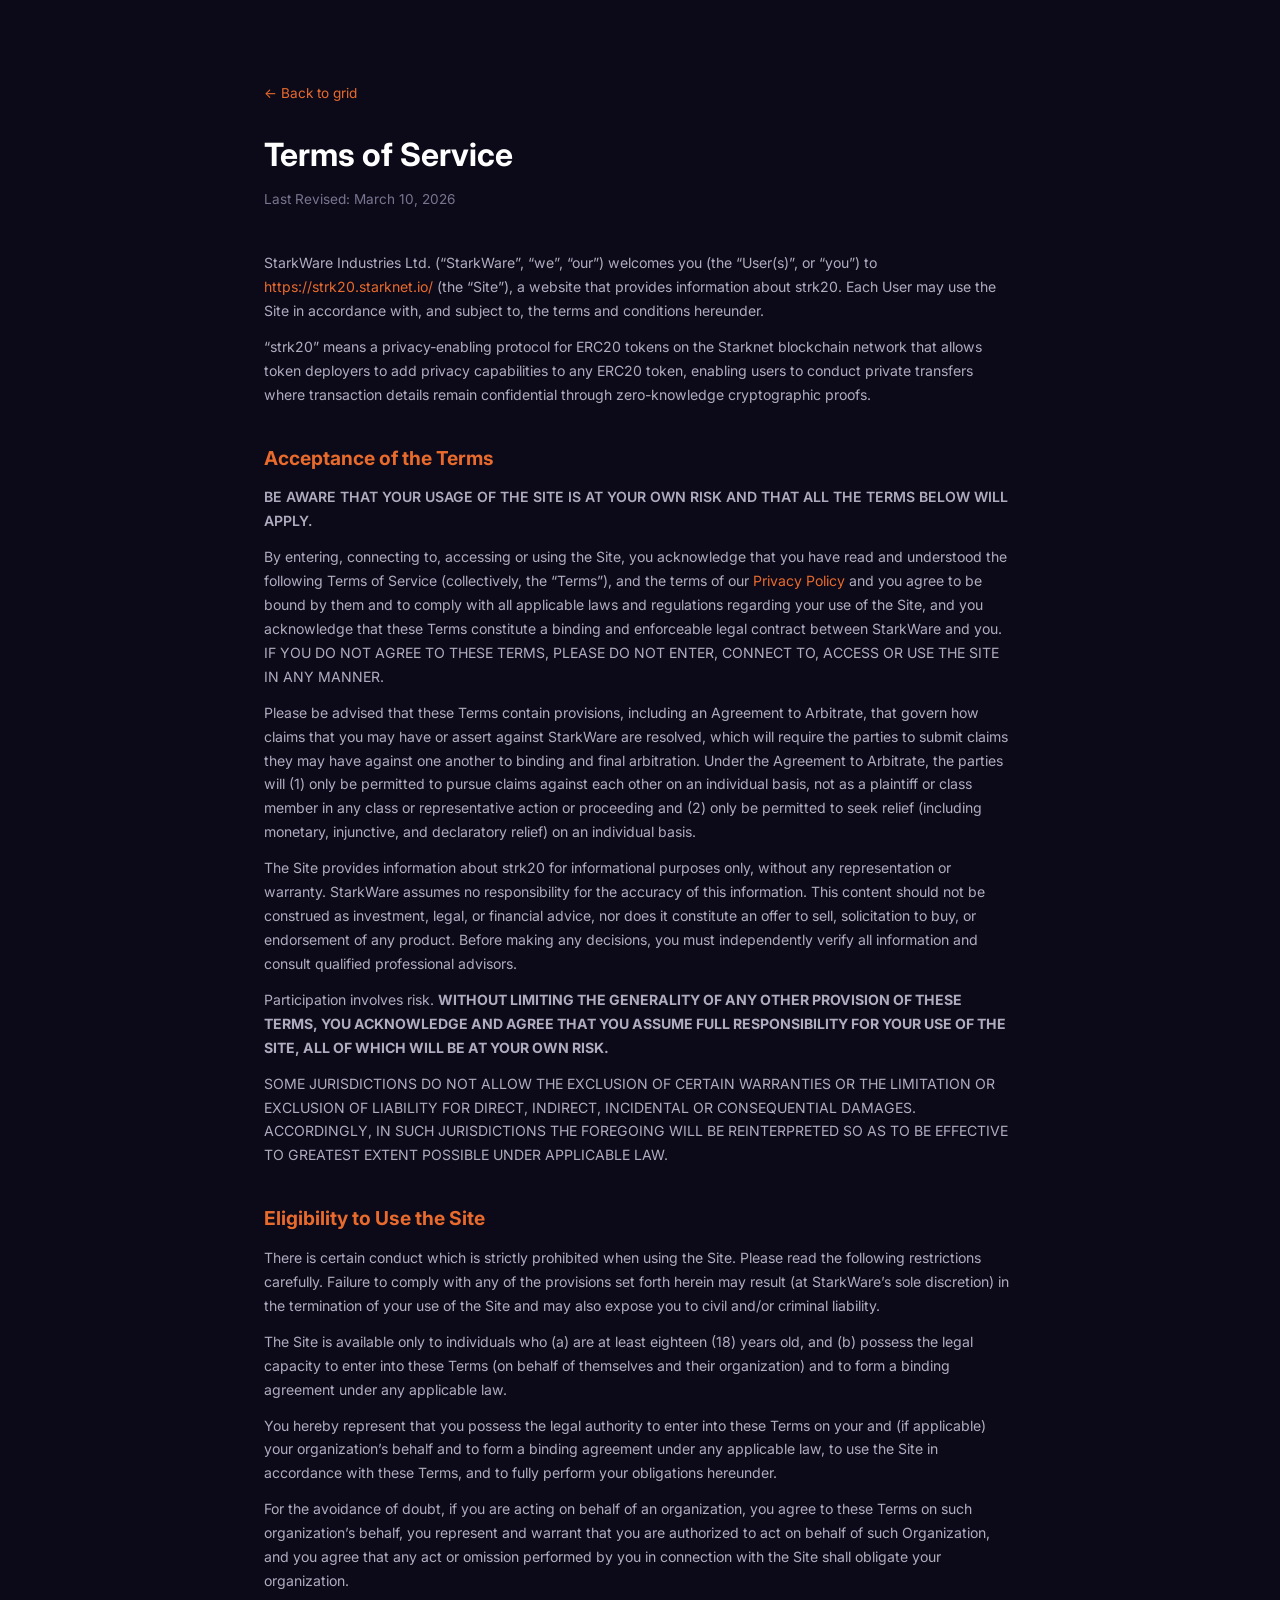
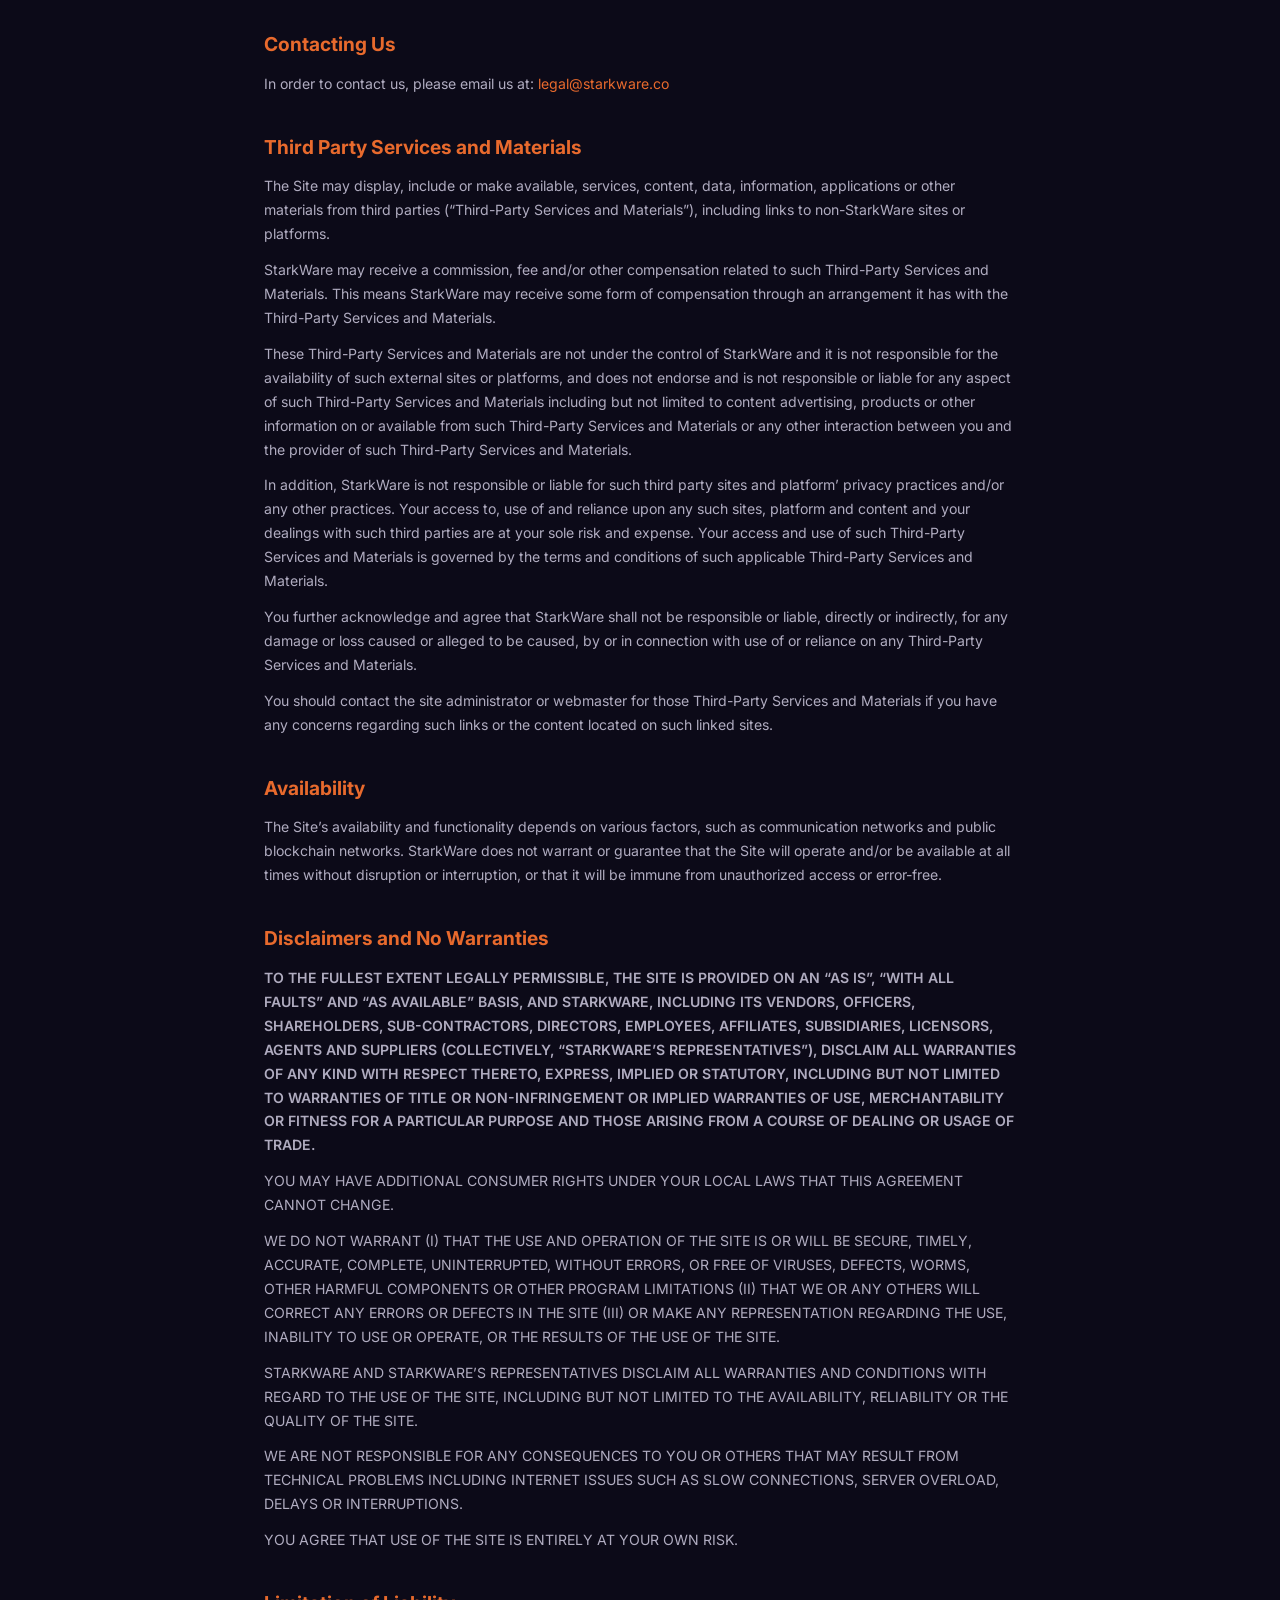
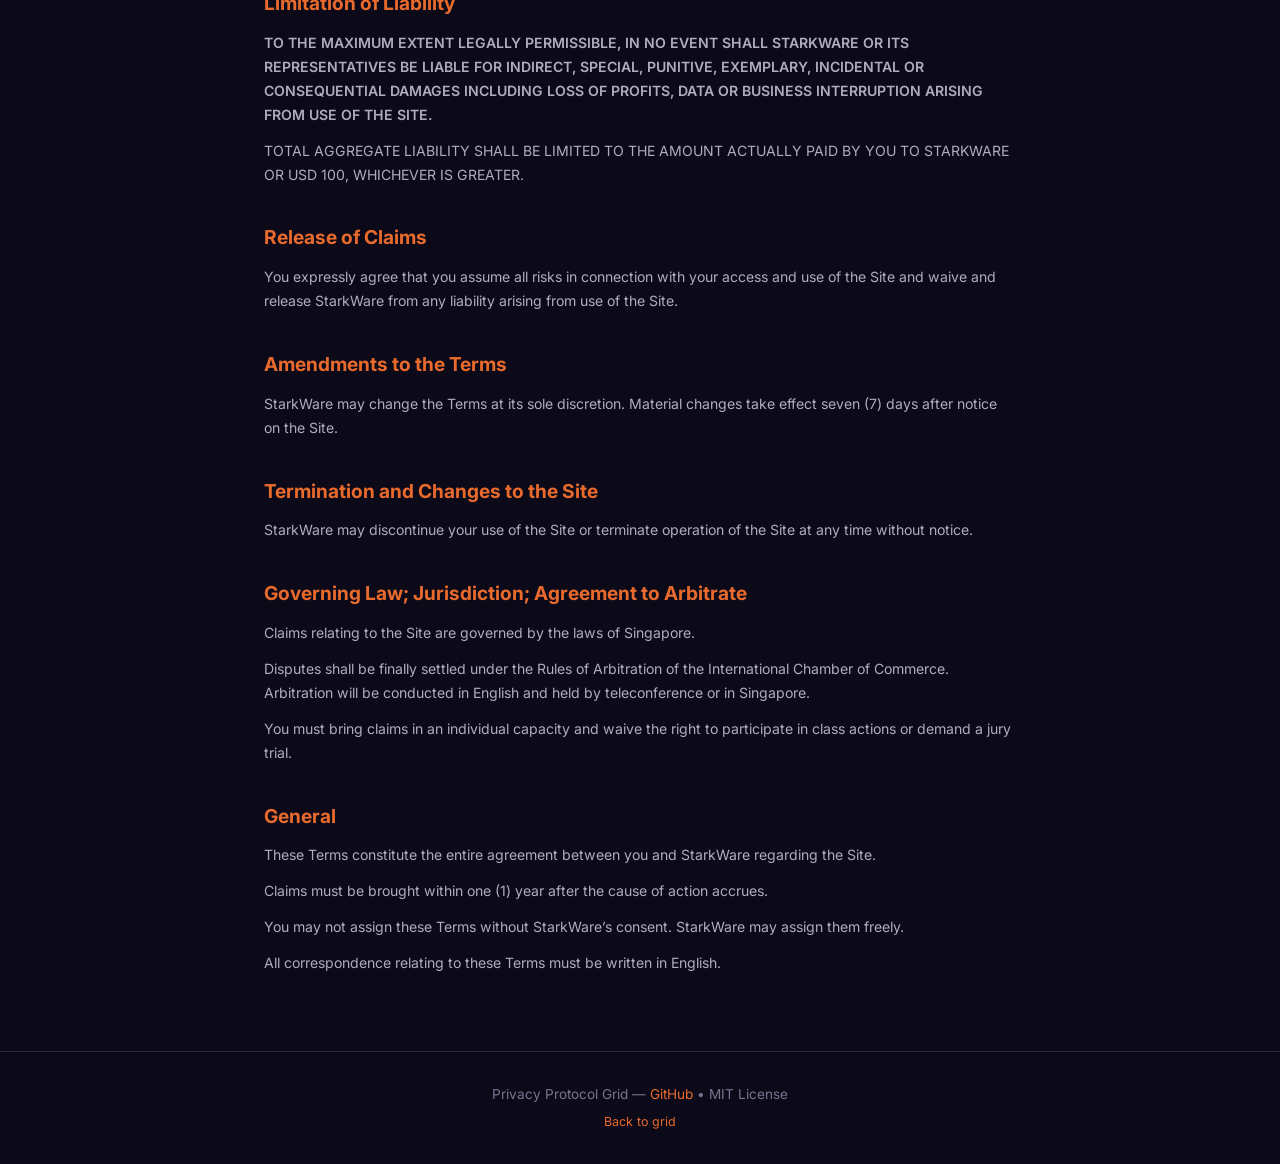
==== docs/terms.html @ a5c8ac15 "Add Terms of Service page and footer links - Full ToS from strk20.starknet.io - Footer links: Terms " ====
<!DOCTYPE html>
<html lang="en">
<head>
<meta charset="UTF-8">
<meta name="viewport" content="width=device-width, initial-scale=1.0">
<title>Terms of Service — Privacy Protocol Grid</title>
<link rel="preconnect" href="https://fonts.googleapis.com">
<link rel="preconnect" href="https://fonts.gstatic.com" crossorigin>
<link href="https://fonts.googleapis.com/css2?family=Inter:wght@400;500;600;700&display=swap" rel="stylesheet">
<link rel="stylesheet" href="style.css">
<style>
.terms-page { padding: 80px 0 64px; }
.terms-page h1 { font-size: 2rem; margin-bottom: 8px; }
.terms-page .terms-revised { color: var(--text-muted); font-size: 0.85rem; margin-bottom: 40px; }
.terms-page h2 { font-size: 1.2rem; margin-top: 36px; margin-bottom: 12px; color: var(--accent); }
.terms-page p, .terms-page li { color: var(--text-body); font-size: 0.88rem; line-height: 1.7; margin-bottom: 12px; }
.terms-page ul { padding-left: 20px; margin-bottom: 12px; }
.terms-page .caps { text-transform: none; font-weight: 600; }
.terms-back { display: inline-flex; align-items: center; gap: 6px; margin-bottom: 24px; font-size: 0.85rem; }
</style>
</head>
<body>

<section class="terms-page">
  <div class="container" style="max-width: 800px;">
    <a href="./" class="terms-back">&larr; Back to grid</a>
    <h1>Terms of Service</h1>
    <p class="terms-revised">Last Revised: March 10, 2026</p>

    <p>StarkWare Industries Ltd. (&ldquo;StarkWare&rdquo;, &ldquo;we&rdquo;, &ldquo;our&rdquo;) welcomes you (the &ldquo;User(s)&rdquo;, or &ldquo;you&rdquo;) to <a href="https://strk20.starknet.io/" target="_blank" rel="noopener">https://strk20.starknet.io/</a> (the &ldquo;Site&rdquo;), a website that provides information about strk20. Each User may use the Site in accordance with, and subject to, the terms and conditions hereunder.</p>

    <p>&ldquo;strk20&rdquo; means a privacy-enabling protocol for ERC20 tokens on the Starknet blockchain network that allows token deployers to add privacy capabilities to any ERC20 token, enabling users to conduct private transfers where transaction details remain confidential through zero-knowledge cryptographic proofs.</p>

    <h2>Acceptance of the Terms</h2>

    <p class="caps">BE AWARE THAT YOUR USAGE OF THE SITE IS AT YOUR OWN RISK AND THAT ALL THE TERMS BELOW WILL APPLY.</p>

    <p>By entering, connecting to, accessing or using the Site, you acknowledge that you have read and understood the following Terms of Service (collectively, the &ldquo;Terms&rdquo;), and the terms of our <a href="https://starknet.io/en/legal-disclaimers#toc-privacy-policy" target="_blank" rel="noopener">Privacy Policy</a> and you agree to be bound by them and to comply with all applicable laws and regulations regarding your use of the Site, and you acknowledge that these Terms constitute a binding and enforceable legal contract between StarkWare and you. IF YOU DO NOT AGREE TO THESE TERMS, PLEASE DO NOT ENTER, CONNECT TO, ACCESS OR USE THE SITE IN ANY MANNER.</p>

    <p>Please be advised that these Terms contain provisions, including an Agreement to Arbitrate, that govern how claims that you may have or assert against StarkWare are resolved, which will require the parties to submit claims they may have against one another to binding and final arbitration. Under the Agreement to Arbitrate, the parties will (1) only be permitted to pursue claims against each other on an individual basis, not as a plaintiff or class member in any class or representative action or proceeding and (2) only be permitted to seek relief (including monetary, injunctive, and declaratory relief) on an individual basis.</p>

    <p>The Site provides information about strk20 for informational purposes only, without any representation or warranty. StarkWare assumes no responsibility for the accuracy of this information. This content should not be construed as investment, legal, or financial advice, nor does it constitute an offer to sell, solicitation to buy, or endorsement of any product. Before making any decisions, you must independently verify all information and consult qualified professional advisors.</p>

    <p>Participation involves risk. <strong>WITHOUT LIMITING THE GENERALITY OF ANY OTHER PROVISION OF THESE TERMS, YOU ACKNOWLEDGE AND AGREE THAT YOU ASSUME FULL RESPONSIBILITY FOR YOUR USE OF THE SITE, ALL OF WHICH WILL BE AT YOUR OWN RISK.</strong></p>

    <p>SOME JURISDICTIONS DO NOT ALLOW THE EXCLUSION OF CERTAIN WARRANTIES OR THE LIMITATION OR EXCLUSION OF LIABILITY FOR DIRECT, INDIRECT, INCIDENTAL OR CONSEQUENTIAL DAMAGES. ACCORDINGLY, IN SUCH JURISDICTIONS THE FOREGOING WILL BE REINTERPRETED SO AS TO BE EFFECTIVE TO GREATEST EXTENT POSSIBLE UNDER APPLICABLE LAW.</p>

    <h2>Eligibility to Use the Site</h2>

    <p>There is certain conduct which is strictly prohibited when using the Site. Please read the following restrictions carefully. Failure to comply with any of the provisions set forth herein may result (at StarkWare&rsquo;s sole discretion) in the termination of your use of the Site and may also expose you to civil and/or criminal liability.</p>

    <p>The Site is available only to individuals who (a) are at least eighteen (18) years old, and (b) possess the legal capacity to enter into these Terms (on behalf of themselves and their organization) and to form a binding agreement under any applicable law.</p>

    <p>You hereby represent that you possess the legal authority to enter into these Terms on your and (if applicable) your organization&rsquo;s behalf and to form a binding agreement under any applicable law, to use the Site in accordance with these Terms, and to fully perform your obligations hereunder.</p>

    <p>For the avoidance of doubt, if you are acting on behalf of an organization, you agree to these Terms on such organization&rsquo;s behalf, you represent and warrant that you are authorized to act on behalf of such Organization, and you agree that any act or omission performed by you in connection with the Site shall obligate your organization.</p>

    <h2>Contacting Us</h2>

    <p>In order to contact us, please email us at: <a href="mailto:legal@starkware.co">legal@starkware.co</a></p>

    <h2>Third Party Services and Materials</h2>

    <p>The Site may display, include or make available, services, content, data, information, applications or other materials from third parties (&ldquo;Third-Party Services and Materials&rdquo;), including links to non-StarkWare sites or platforms.</p>

    <p>StarkWare may receive a commission, fee and/or other compensation related to such Third-Party Services and Materials. This means StarkWare may receive some form of compensation through an arrangement it has with the Third-Party Services and Materials.</p>

    <p>These Third-Party Services and Materials are not under the control of StarkWare and it is not responsible for the availability of such external sites or platforms, and does not endorse and is not responsible or liable for any aspect of such Third-Party Services and Materials including but not limited to content advertising, products or other information on or available from such Third-Party Services and Materials or any other interaction between you and the provider of such Third-Party Services and Materials.</p>

    <p>In addition, StarkWare is not responsible or liable for such third party sites and platform&rsquo; privacy practices and/or any other practices. Your access to, use of and reliance upon any such sites, platform and content and your dealings with such third parties are at your sole risk and expense. Your access and use of such Third-Party Services and Materials is governed by the terms and conditions of such applicable Third-Party Services and Materials.</p>

    <p>You further acknowledge and agree that StarkWare shall not be responsible or liable, directly or indirectly, for any damage or loss caused or alleged to be caused, by or in connection with use of or reliance on any Third-Party Services and Materials.</p>

    <p>You should contact the site administrator or webmaster for those Third-Party Services and Materials if you have any concerns regarding such links or the content located on such linked sites.</p>

    <h2>Availability</h2>

    <p>The Site&rsquo;s availability and functionality depends on various factors, such as communication networks and public blockchain networks. StarkWare does not warrant or guarantee that the Site will operate and/or be available at all times without disruption or interruption, or that it will be immune from unauthorized access or error-free.</p>

    <h2>Disclaimers and No Warranties</h2>

    <p class="caps">TO THE FULLEST EXTENT LEGALLY PERMISSIBLE, THE SITE IS PROVIDED ON AN &ldquo;AS IS&rdquo;, &ldquo;WITH ALL FAULTS&rdquo; AND &ldquo;AS AVAILABLE&rdquo; BASIS, AND STARKWARE, INCLUDING ITS VENDORS, OFFICERS, SHAREHOLDERS, SUB-CONTRACTORS, DIRECTORS, EMPLOYEES, AFFILIATES, SUBSIDIARIES, LICENSORS, AGENTS AND SUPPLIERS (COLLECTIVELY, &ldquo;STARKWARE&rsquo;S REPRESENTATIVES&rdquo;), DISCLAIM ALL WARRANTIES OF ANY KIND WITH RESPECT THERETO, EXPRESS, IMPLIED OR STATUTORY, INCLUDING BUT NOT LIMITED TO WARRANTIES OF TITLE OR NON-INFRINGEMENT OR IMPLIED WARRANTIES OF USE, MERCHANTABILITY OR FITNESS FOR A PARTICULAR PURPOSE AND THOSE ARISING FROM A COURSE OF DEALING OR USAGE OF TRADE.</p>

    <p>YOU MAY HAVE ADDITIONAL CONSUMER RIGHTS UNDER YOUR LOCAL LAWS THAT THIS AGREEMENT CANNOT CHANGE.</p>

    <p>WE DO NOT WARRANT (I) THAT THE USE AND OPERATION OF THE SITE IS OR WILL BE SECURE, TIMELY, ACCURATE, COMPLETE, UNINTERRUPTED, WITHOUT ERRORS, OR FREE OF VIRUSES, DEFECTS, WORMS, OTHER HARMFUL COMPONENTS OR OTHER PROGRAM LIMITATIONS (II) THAT WE OR ANY OTHERS WILL CORRECT ANY ERRORS OR DEFECTS IN THE SITE (III) OR MAKE ANY REPRESENTATION REGARDING THE USE, INABILITY TO USE OR OPERATE, OR THE RESULTS OF THE USE OF THE SITE.</p>

    <p>STARKWARE AND STARKWARE&rsquo;S REPRESENTATIVES DISCLAIM ALL WARRANTIES AND CONDITIONS WITH REGARD TO THE USE OF THE SITE, INCLUDING BUT NOT LIMITED TO THE AVAILABILITY, RELIABILITY OR THE QUALITY OF THE SITE.</p>

    <p>WE ARE NOT RESPONSIBLE FOR ANY CONSEQUENCES TO YOU OR OTHERS THAT MAY RESULT FROM TECHNICAL PROBLEMS INCLUDING INTERNET ISSUES SUCH AS SLOW CONNECTIONS, SERVER OVERLOAD, DELAYS OR INTERRUPTIONS.</p>

    <p>YOU AGREE THAT USE OF THE SITE IS ENTIRELY AT YOUR OWN RISK.</p>

    <h2>Limitation of Liability</h2>

    <p class="caps">TO THE MAXIMUM EXTENT LEGALLY PERMISSIBLE, IN NO EVENT SHALL STARKWARE OR ITS REPRESENTATIVES BE LIABLE FOR INDIRECT, SPECIAL, PUNITIVE, EXEMPLARY, INCIDENTAL OR CONSEQUENTIAL DAMAGES INCLUDING LOSS OF PROFITS, DATA OR BUSINESS INTERRUPTION ARISING FROM USE OF THE SITE.</p>

    <p>TOTAL AGGREGATE LIABILITY SHALL BE LIMITED TO THE AMOUNT ACTUALLY PAID BY YOU TO STARKWARE OR USD 100, WHICHEVER IS GREATER.</p>

    <h2>Release of Claims</h2>

    <p>You expressly agree that you assume all risks in connection with your access and use of the Site and waive and release StarkWare from any liability arising from use of the Site.</p>

    <h2>Amendments to the Terms</h2>

    <p>StarkWare may change the Terms at its sole discretion. Material changes take effect seven (7) days after notice on the Site.</p>

    <h2>Termination and Changes to the Site</h2>

    <p>StarkWare may discontinue your use of the Site or terminate operation of the Site at any time without notice.</p>

    <h2>Governing Law; Jurisdiction; Agreement to Arbitrate</h2>

    <p>Claims relating to the Site are governed by the laws of Singapore.</p>

    <p>Disputes shall be finally settled under the Rules of Arbitration of the International Chamber of Commerce. Arbitration will be conducted in English and held by teleconference or in Singapore.</p>

    <p>You must bring claims in an individual capacity and waive the right to participate in class actions or demand a jury trial.</p>

    <h2>General</h2>

    <p>These Terms constitute the entire agreement between you and StarkWare regarding the Site.</p>

    <p>Claims must be brought within one (1) year after the cause of action accrues.</p>

    <p>You may not assign these Terms without StarkWare&rsquo;s consent. StarkWare may assign them freely.</p>

    <p>All correspondence relating to these Terms must be written in English.</p>

  </div>
</section>

<footer>
  <div class="container">
    <p>Privacy Protocol Grid &mdash; <a href="https://github.com/welttowelt/privacy-protocol-analysis" target="_blank" rel="noopener">GitHub</a> &bull; MIT License</p>
    <p class="footer-note"><a href="./">Back to grid</a></p>
  </div>
</footer>

</body>
</html>
---- docs/style.css ----
/* === Reset & Base === */
*, *::before, *::after { box-sizing: border-box; margin: 0; padding: 0; }

:root {
  --dark: #0C0A18;
  --dark-secondary: #1E1A30;
  --dark-alt: #151225;
  --dark-def: #13102A;
  --accent: #E86A2D;
  --accent-dim: #C4883D;
  --muted: #3D3658;
  --text: #FFFFFF;
  --text-muted: #7A7490;
  --text-body: #B0ACC0;
  --border: #2A2640;
  --radius: 8px;
}

html { scroll-behavior: smooth; }

body {
  font-family: 'Inter', -apple-system, BlinkMacSystemFont, 'Segoe UI', sans-serif;
  background: var(--dark);
  color: var(--text);
  line-height: 1.6;
  -webkit-font-smoothing: antialiased;
}

.container {
  max-width: 1400px;
  margin: 0 auto;
  padding: 0 24px;
}

a { color: var(--accent); text-decoration: none; }
a:hover { text-decoration: underline; }

/* === Hero === */
.hero {
  padding: 80px 0 48px;
  text-align: center;
}

.hero h1 {
  font-size: clamp(2rem, 5vw, 3.2rem);
  font-weight: 700;
  color: var(--text);
  letter-spacing: -0.02em;
  margin-bottom: 12px;
}

.hero .subtitle {
  font-size: 0.9rem;
  color: var(--text-muted);
  margin-bottom: 24px;
}

.hero .intro {
  max-width: 700px;
  margin: 0 auto 32px;
  color: var(--text-body);
  font-size: 1.05rem;
  line-height: 1.7;
}

.hero-actions {
  display: flex;
  gap: 12px;
  justify-content: center;
  flex-wrap: wrap;
}

.btn {
  display: inline-flex;
  align-items: center;
  padding: 10px 24px;
  border-radius: 6px;
  font-size: 0.9rem;
  font-weight: 600;
  transition: all 0.2s;
  border: none;
  cursor: pointer;
}

.btn-primary {
  background: var(--accent);
  color: var(--dark);
}
.btn-primary:hover {
  background: #f07a3d;
  text-decoration: none;
}

.btn-secondary {
  background: transparent;
  color: var(--accent);
  border: 1px solid var(--accent);
}
.btn-secondary:hover {
  background: rgba(232, 106, 45, 0.1);
  text-decoration: none;
}

/* === Contribute banner === */
.contribute-banner {
  background: var(--dark-secondary);
  border-top: 1px solid var(--border);
  border-bottom: 1px solid var(--border);
  padding: 16px 0;
  text-align: center;
}

.contribute-banner p {
  color: var(--text-muted);
  font-size: 0.88rem;
}

/* === Tab bar === */
.grid-section {
  padding: 48px 0 24px;
}

.tab-bar {
  display: flex;
  gap: 4px;
  margin-bottom: 24px;
  border-bottom: 1px solid var(--border);
}

.tab {
  background: none;
  border: none;
  color: var(--text-muted);
  font-size: 0.9rem;
  font-weight: 500;
  padding: 10px 20px;
  cursor: pointer;
  border-bottom: 2px solid transparent;
  transition: all 0.2s;
  font-family: inherit;
}

.tab:hover { color: var(--text); }

.tab.active {
  color: var(--accent);
  border-bottom-color: var(--accent);
}

.tab-badge {
  font-size: 0.75rem;
  color: var(--text-muted);
  margin-left: 6px;
}

/* === Grid === */
.grid-wrapper { position: relative; }
.grid-wrapper.hidden { display: none; }

.grid-scroll {
  overflow-x: auto;
  -webkit-overflow-scrolling: touch;
  border: 1px solid var(--border);
  border-radius: var(--radius);
}

.protocol-grid {
  width: 100%;
  border-collapse: collapse;
  font-size: 0.82rem;
  min-width: 1200px;
}

.glance-grid { min-width: 700px; }

/* Sticky first column */
.sticky-col {
  position: sticky;
  left: 0;
  z-index: 10;
  background: inherit;
}

/* Category row */
.category-row th {
  background: var(--dark-def);
  color: var(--text-muted);
  font-size: 0.7rem;
  font-weight: 600;
  text-transform: uppercase;
  letter-spacing: 0.08em;
  padding: 8px 12px;
  border: 1px solid var(--border);
  text-align: center;
}

.category-row .sticky-col { background: var(--dark-def); }

/* Header row */
.header-row th {
  background: var(--dark);
  color: var(--accent);
  font-size: 0.78rem;
  font-weight: 600;
  padding: 14px 10px;
  border: 1px solid var(--border);
  text-align: center;
  vertical-align: middle;
  line-height: 1.3;
}

.header-row .sticky-col {
  text-align: left;
  padding-left: 16px;
  background: var(--dark);
  min-width: 180px;
}

/* Definition row */
.def-row th, .def-row td {
  background: var(--dark-def);
  color: var(--text-muted);
  font-size: 0.68rem;
  font-style: italic;
  font-weight: 400;
  padding: 6px 8px;
  border: 1px solid var(--border);
  text-align: center;
  vertical-align: middle;
}

.def-row .sticky-col { background: var(--dark-def); }

/* Data rows */
.protocol-grid tbody tr { transition: background 0.15s; }

.protocol-grid tbody td {
  padding: 12px 10px;
  border: 1px solid var(--border);
  text-align: center;
  vertical-align: middle;
}

.protocol-grid tbody .protocol-name {
  text-align: left;
  padding-left: 16px;
  font-weight: 600;
  white-space: nowrap;
  min-width: 180px;
}

/* Alternating rows */
.protocol-grid tbody tr:nth-child(odd) td { background: var(--dark-alt); }
.protocol-grid tbody tr:nth-child(even) td { background: var(--dark-secondary); }
.protocol-grid tbody tr:nth-child(odd) .sticky-col { background: var(--dark-alt); }
.protocol-grid tbody tr:nth-child(even) .sticky-col { background: var(--dark-secondary); }

/* Highlighted row (STRK20s) */
.protocol-grid tbody tr.highlight td {
  background: var(--accent) !important;
  color: var(--dark);
}
.protocol-grid tbody tr.highlight .protocol-name { color: var(--dark); }
.protocol-grid tbody tr.highlight .tick-full { color: var(--dark); }
.protocol-grid tbody tr.highlight .tick-partial { color: #6B4420; }
.protocol-grid tbody tr.highlight .tick-dash { color: #8B5E3C; }

/* Tick styling */
.tick-full {
  color: var(--accent);
  font-size: 1.1rem;
  font-weight: 700;
}

.tick-partial {
  color: var(--accent-dim);
  font-size: 0.95rem;
  font-weight: 600;
  cursor: help;
}

.tick-partial sup {
  font-size: 0.6rem;
  margin-left: 1px;
}

.tick-dash {
  color: var(--muted);
  font-size: 0.9rem;
}

/* Hover on rows (not highlighted) */
.protocol-grid tbody tr:not(.highlight):hover td {
  background: rgba(232, 106, 45, 0.06);
}

/* Legend */
.legend {
  display: flex;
  gap: 24px;
  padding: 16px 0;
  flex-wrap: wrap;
}

.legend-item {
  font-size: 0.82rem;
  color: var(--text-muted);
  display: flex;
  align-items: center;
  gap: 6px;
}

/* === Share bar === */
.share-bar {
  display: flex;
  gap: 10px;
  padding: 12px 0 4px;
  flex-wrap: wrap;
}

.share-btn {
  display: inline-flex;
  align-items: center;
  gap: 6px;
  padding: 8px 16px;
  border-radius: 6px;
  font-size: 0.82rem;
  font-weight: 500;
  transition: all 0.2s;
  cursor: pointer;
}

.download-btn {
  background: var(--dark-secondary);
  color: var(--text-muted);
  border: 1px solid var(--border);
}
.download-btn:hover {
  color: var(--text);
  border-color: var(--text-muted);
  text-decoration: none;
}

.twitter-btn {
  background: var(--dark-secondary);
  color: var(--text-muted);
  border: 1px solid var(--border);
}
.twitter-btn:hover {
  color: var(--text);
  border-color: var(--text-muted);
  text-decoration: none;
}

/* === Footnotes & Definitions === */
.footnotes-section, .definitions-section {
  padding: 12px 0;
}

details {
  background: var(--dark-secondary);
  border: 1px solid var(--border);
  border-radius: var(--radius);
  margin-bottom: 12px;
}

summary {
  padding: 14px 20px;
  cursor: pointer;
  font-weight: 600;
  font-size: 0.95rem;
  color: var(--text);
  user-select: none;
}

summary:hover { color: var(--accent); }

.footnote-count {
  font-size: 0.75rem;
  color: var(--text-muted);
  font-weight: 400;
}

.footnotes-list {
  padding: 0 20px 20px;
}

.footnotes-list h4 {
  color: var(--accent);
  font-size: 0.85rem;
  margin-bottom: 8px;
  margin-top: 12px;
}

.footnote-item {
  font-size: 0.82rem;
  color: var(--text-body);
  padding: 4px 0;
  line-height: 1.5;
}

.footnote-item sup {
  color: var(--accent-dim);
  font-weight: 600;
  margin-right: 6px;
}

/* Definitions */
#definitions-list {
  padding: 0 20px 20px;
}

.def-category {
  color: var(--accent);
  font-size: 0.8rem;
  font-weight: 600;
  text-transform: uppercase;
  letter-spacing: 0.06em;
  margin: 20px 0 8px;
  padding-top: 12px;
  border-top: 1px solid var(--border);
}

.def-category:first-child {
  margin-top: 8px;
  border-top: none;
  padding-top: 0;
}

.def-entry {
  margin-bottom: 12px;
}

.def-entry strong {
  color: var(--text);
  font-size: 0.85rem;
}

.def-entry p {
  color: var(--text-body);
  font-size: 0.82rem;
  line-height: 1.6;
  margin-top: 2px;
}

/* === How to contribute === */
.how-to-contribute {
  padding: 64px 0;
}

.how-to-contribute h2 {
  font-size: 1.6rem;
  margin-bottom: 8px;
}

.how-to-contribute > .container > p {
  color: var(--text-muted);
  margin-bottom: 32px;
}

.contribute-grid {
  display: grid;
  grid-template-columns: repeat(auto-fit, minmax(260px, 1fr));
  gap: 16px;
}

.contribute-card {
  background: var(--dark-secondary);
  border: 1px solid var(--border);
  border-radius: var(--radius);
  padding: 24px;
  transition: border-color 0.2s;
}

.contribute-card:hover {
  border-color: var(--accent);
}

.contribute-card h3 {
  font-size: 1rem;
  margin-bottom: 8px;
}

.contribute-card p {
  color: var(--text-body);
  font-size: 0.85rem;
  margin-bottom: 12px;
  line-height: 1.5;
}

.contribute-card a {
  font-size: 0.85rem;
  font-weight: 600;
}

/* === What is STRK20 === */
.what-is-strk20 {
  padding: 64px 0;
  border-top: 1px solid var(--border);
}

.what-is-strk20 h2 {
  font-size: 1.8rem;
  margin-bottom: 12px;
  letter-spacing: -0.01em;
}

.strk20-lede {
  color: var(--text-body);
  font-size: 1.05rem;
  max-width: 700px;
  line-height: 1.7;
  margin-bottom: 36px;
}

.strk20-features {
  display: grid;
  grid-template-columns: repeat(auto-fit, minmax(280px, 1fr));
  gap: 20px;
  margin-bottom: 32px;
}

.strk20-feature {
  background: var(--dark-secondary);
  border: 1px solid var(--border);
  border-radius: var(--radius);
  padding: 24px;
}

.strk20-feature h4 {
  color: var(--accent);
  font-size: 0.95rem;
  font-weight: 600;
  margin-bottom: 8px;
}

.strk20-feature p {
  color: var(--text-body);
  font-size: 0.85rem;
  line-height: 1.6;
}

.strk20-honest {
  background: var(--dark-alt);
  border: 1px solid var(--border);
  border-left: 3px solid var(--accent);
  border-radius: var(--radius);
  padding: 20px 24px;
  max-width: 720px;
}

.strk20-honest h4 {
  color: var(--text);
  font-size: 0.9rem;
  font-weight: 600;
  margin-bottom: 6px;
}

.strk20-honest p {
  color: var(--text-muted);
  font-size: 0.85rem;
  line-height: 1.6;
}

/* === Build with STRK20 === */
.build-strk20 {
  padding: 64px 0 56px;
  border-top: 1px solid var(--border);
}

.build-header {
  margin-bottom: 36px;
}

.build-header h2 {
  font-size: 1.8rem;
  margin-bottom: 12px;
  letter-spacing: -0.01em;
}

.strk20-block {
  margin-bottom: 8px;
}

.strk20-heading {
  font-size: 1.1rem;
  color: var(--accent);
  font-weight: 600;
  margin-bottom: 8px;
}

.build-intro {
  color: var(--text-body);
  font-size: 1rem;
  max-width: 680px;
  line-height: 1.7;
}

.featured-read {
  display: inline-flex;
  align-items: center;
  gap: 10px;
  margin-top: 16px;
  padding: 12px 20px;
  background: var(--dark-secondary);
  border: 1px solid var(--border);
  border-radius: var(--radius);
  text-decoration: none;
  transition: border-color 0.2s, background 0.2s;
}

.featured-read:hover {
  border-color: var(--accent);
  background: rgba(255, 165, 80, 0.04);
  text-decoration: none;
}

.featured-read-label {
  font-size: 0.7rem;
  font-weight: 600;
  text-transform: uppercase;
  letter-spacing: 0.06em;
  color: var(--accent);
}

.featured-read-title {
  color: var(--text);
  font-weight: 600;
  font-size: 0.9rem;
}

.featured-read-author {
  color: var(--text-muted);
  font-size: 0.82rem;
}

.build-intro strong {
  color: var(--text);
}

.build-intro code {
  background: var(--dark-secondary);
  padding: 2px 6px;
  border-radius: 4px;
  font-size: 0.9em;
}

/* Builder path cards */
.builder-paths {
  display: grid;
  grid-template-columns: repeat(auto-fit, minmax(320px, 1fr));
  gap: 20px;
  margin-bottom: 48px;
}

.builder-card {
  background: var(--dark-secondary);
  border: 1px solid var(--border);
  border-radius: var(--radius);
  padding: 28px;
  display: flex;
  flex-direction: column;
  transition: border-color 0.25s;
}

.builder-card:hover {
  border-color: var(--accent);
}

.builder-card-tag {
  font-size: 0.7rem;
  font-weight: 600;
  text-transform: uppercase;
  letter-spacing: 0.08em;
  color: var(--accent);
  margin-bottom: 12px;
}

.builder-card h3 {
  font-size: 1.15rem;
  margin-bottom: 12px;
  color: var(--text);
}

.builder-who {
  color: var(--text-muted);
  font-size: 0.85rem;
  line-height: 1.6;
  margin-bottom: 12px;
}

.builder-what {
  color: var(--text-body);
  font-size: 0.85rem;
  line-height: 1.6;
  margin-bottom: 20px;
  flex: 1;
}

.builder-what code {
  background: rgba(232, 106, 45, 0.1);
  color: var(--accent);
  padding: 1px 5px;
  border-radius: 3px;
  font-size: 0.88em;
}

.builder-links {
  display: flex;
  flex-direction: column;
  gap: 8px;
}

.builder-links a {
  font-size: 0.85rem;
  font-weight: 600;
  color: var(--accent);
  transition: color 0.15s;
}

.builder-links a:hover {
  color: #f07a3d;
}

.builder-cta-btn {
  display: inline-flex;
  align-items: center;
  padding: 10px 20px;
  background: var(--accent);
  color: var(--dark) !important;
  border-radius: 6px;
  font-weight: 600 !important;
  font-size: 0.88rem !important;
  width: fit-content;
  transition: background 0.2s;
}

.builder-cta-btn:hover {
  background: #f07a3d;
  text-decoration: none !important;
}

.cta-row-top {
  margin-bottom: 40px;
}

.cta-row {
  display: grid;
  grid-template-columns: repeat(auto-fit, minmax(280px, 1fr));
  gap: 16px;
}

.cta-card {
  display: flex;
  align-items: center;
  gap: 12px;
  background: var(--dark-secondary);
  border: 1px solid var(--border);
  border-radius: var(--radius);
  padding: 20px 24px;
  transition: border-color 0.2s, background 0.2s;
  text-decoration: none;
}

.cta-card:hover {
  border-color: var(--accent);
  background: rgba(255, 165, 80, 0.04);
  text-decoration: none;
}

.cta-label {
  color: var(--text);
  font-weight: 600;
  font-size: 1rem;
  white-space: nowrap;
}

.cta-desc {
  color: var(--text-muted);
  font-size: 0.85rem;
  flex: 1;
}

.cta-arrow {
  color: var(--accent);
  font-size: 1.1rem;
  font-weight: 600;
  margin-left: auto;
  opacity: 0;
  transform: translateX(-4px);
  transition: opacity 0.2s, transform 0.2s;
}

.cta-card:hover .cta-arrow {
  opacity: 1;
  transform: translateX(0);
}

/* === Footer === */
footer {
  border-top: 1px solid var(--border);
  padding: 32px 0;
  text-align: center;
}

footer p {
  color: var(--text-muted);
  font-size: 0.85rem;
}

.footer-note {
  margin-top: 6px;
  font-size: 0.78rem !important;
}

/* === Tooltip === */
.tooltip {
  position: fixed;
  display: none;
  background: var(--dark-secondary);
  border: 1px solid var(--border);
  border-radius: 6px;
  padding: 10px 14px;
  font-size: 0.8rem;
  color: var(--text-body);
  max-width: 360px;
  line-height: 1.5;
  z-index: 1000;
  pointer-events: none;
  box-shadow: 0 8px 24px rgba(0,0,0,0.4);
}

.tooltip.visible { display: block; }

/* === Responsive === */
@media (max-width: 768px) {
  .hero { padding: 48px 0 32px; }
  .hero .intro { font-size: 0.95rem; }
  .container { padding: 0 16px; }
  .tab { padding: 8px 14px; font-size: 0.85rem; }
  .contribute-grid { grid-template-columns: 1fr; }
}
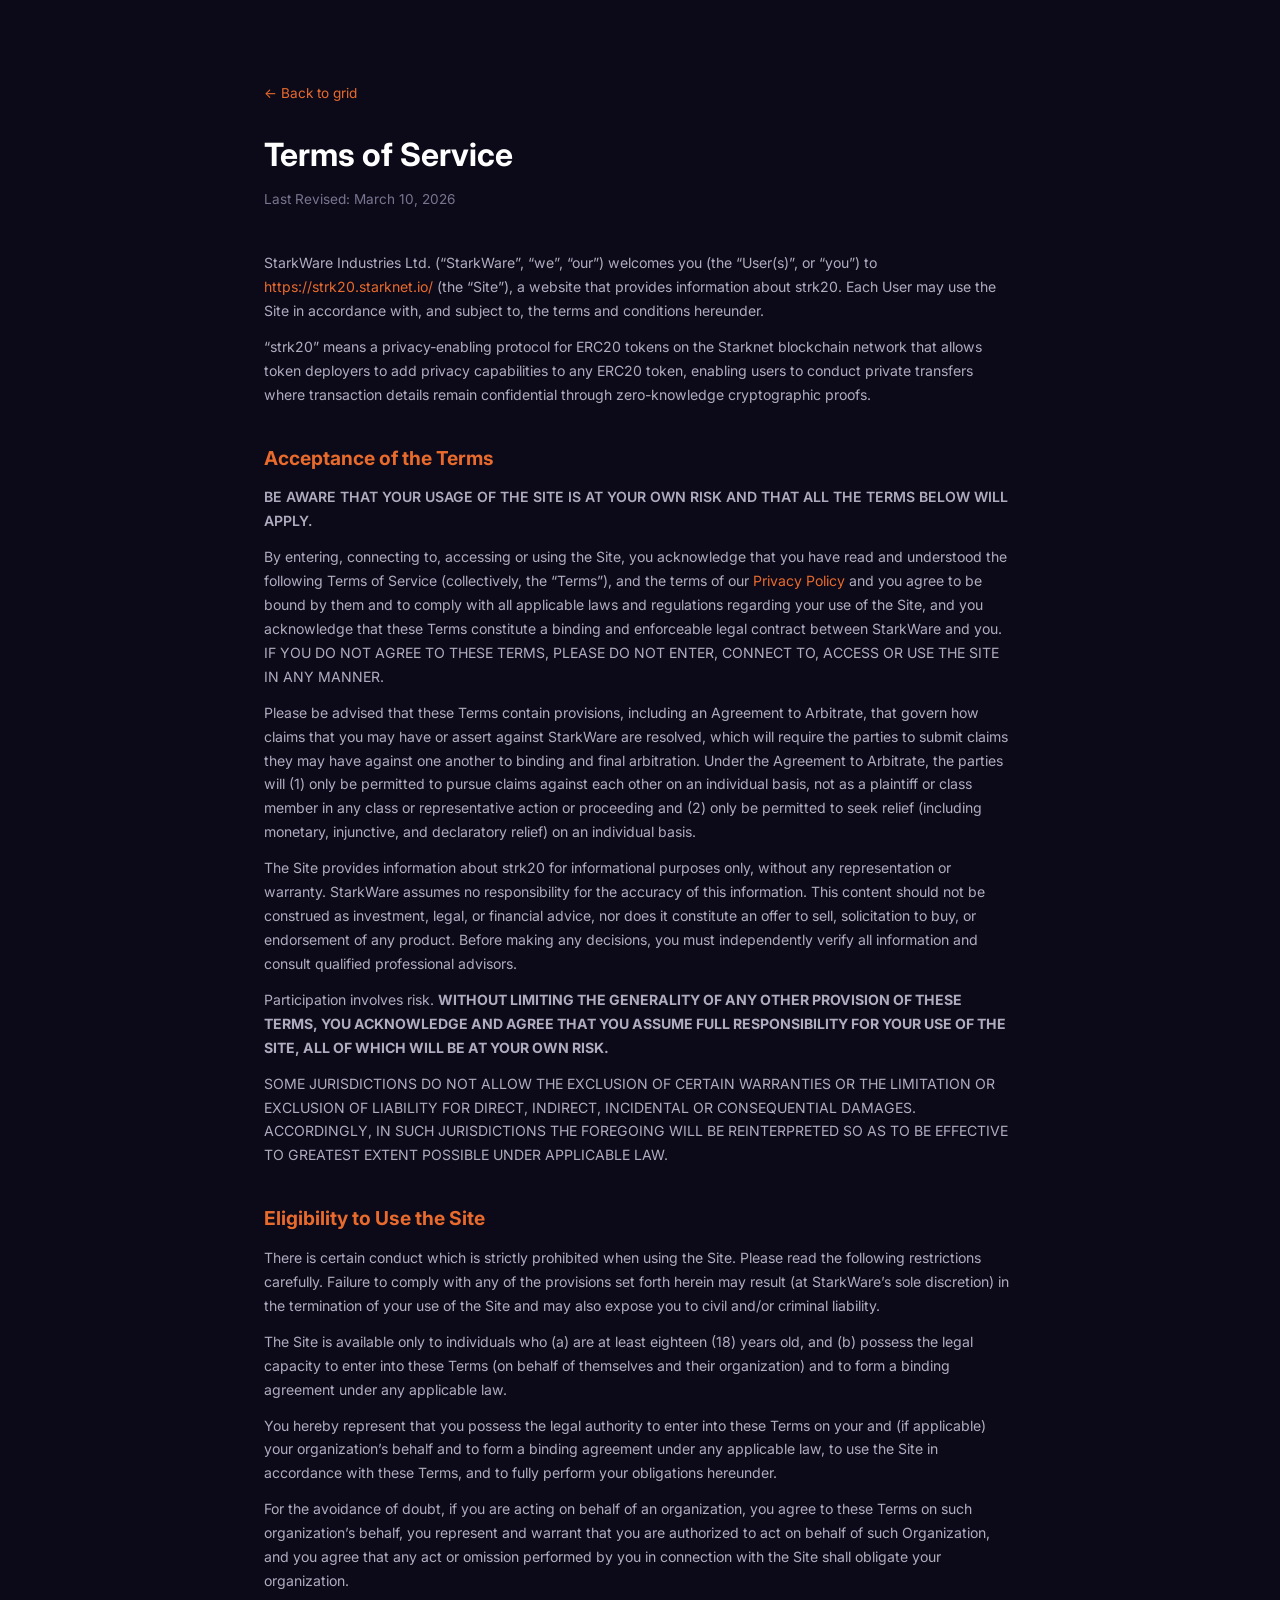
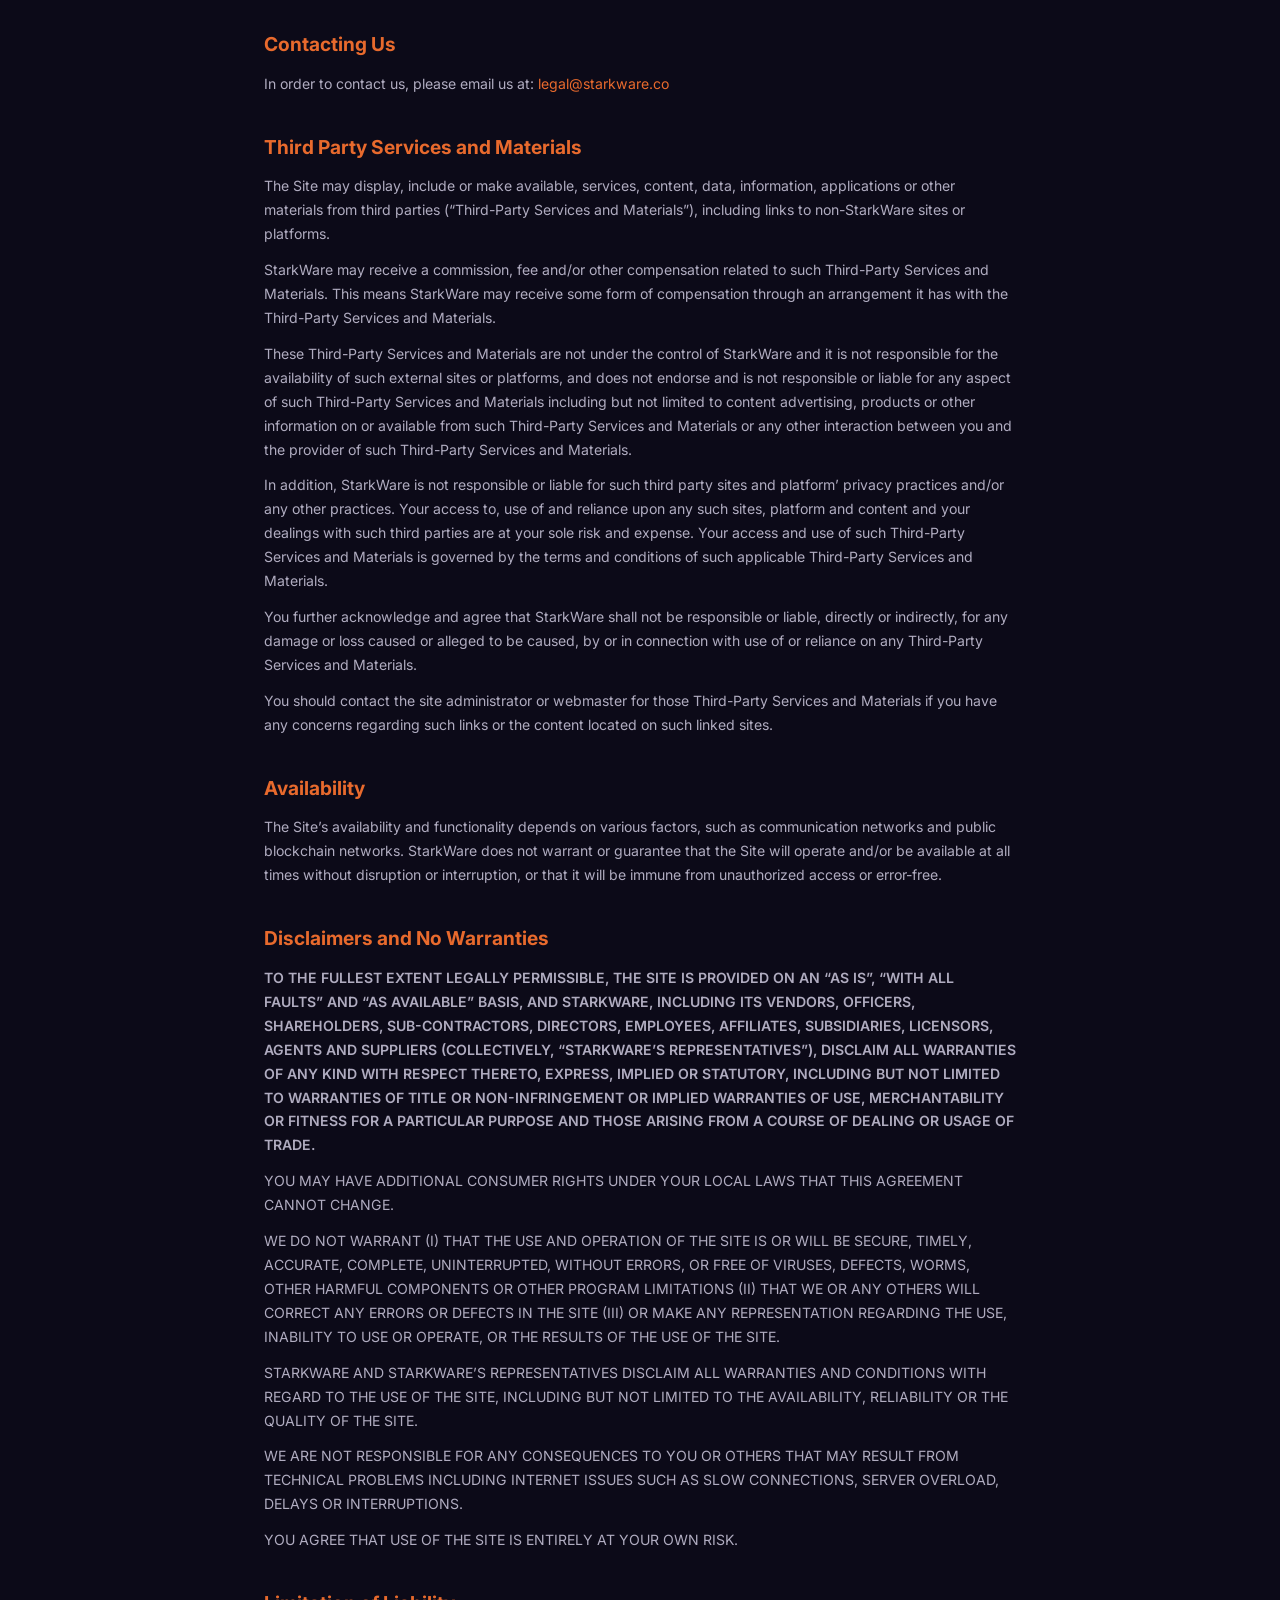
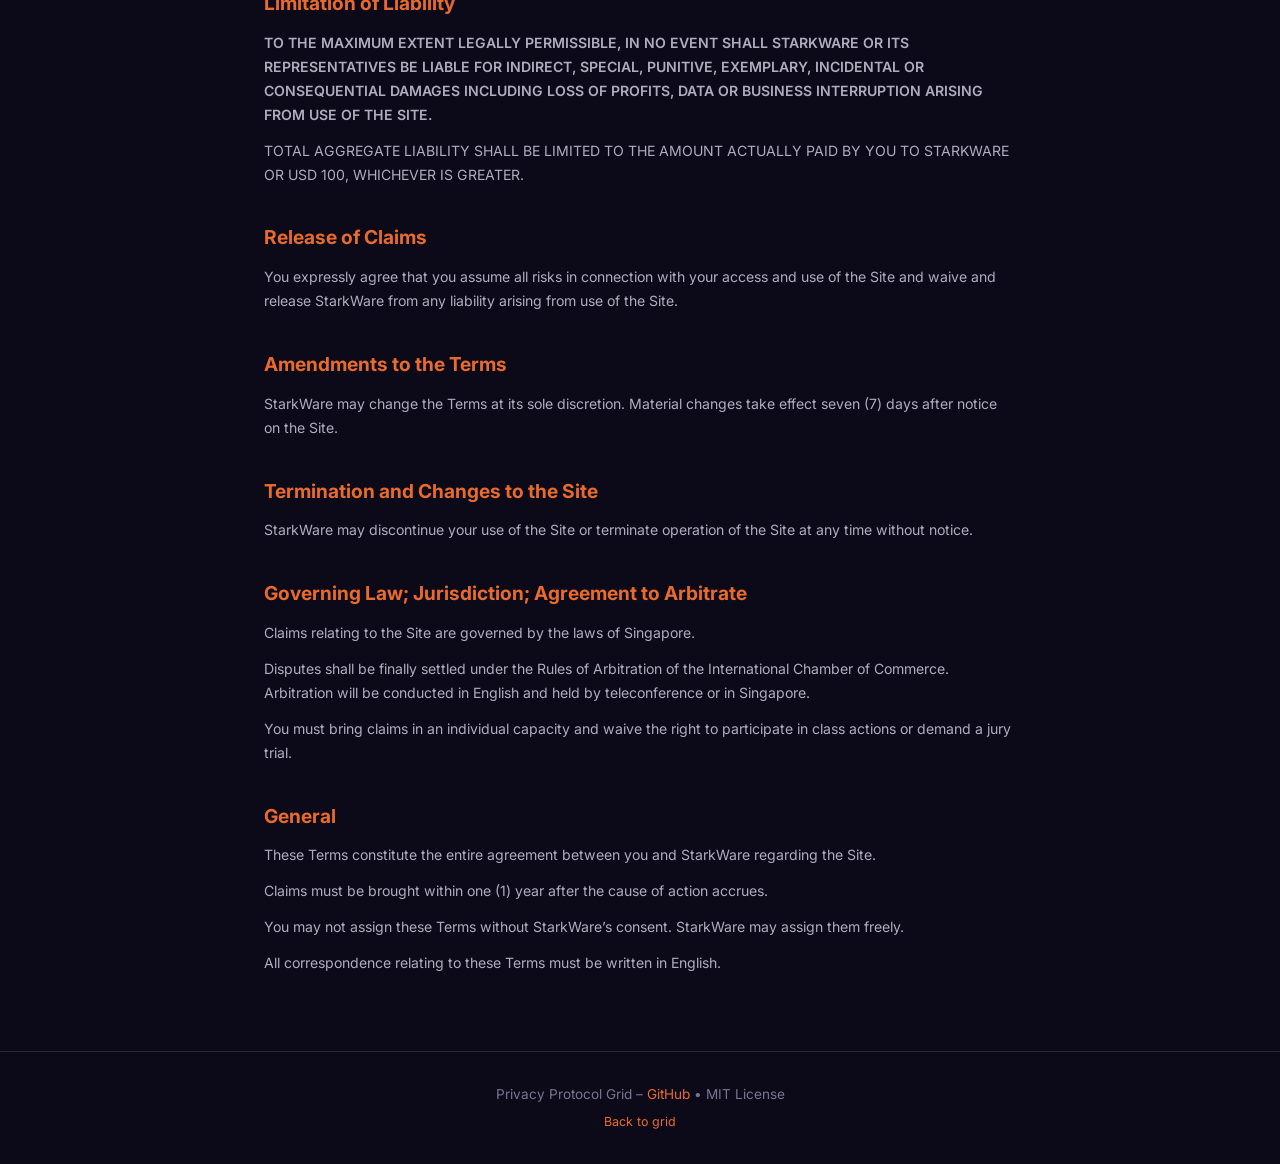
==== commit 15a63420: "Replace all em dashes with en dashes Co-Authored-By: Claude Opus 4.6 (1M context) <noreply@anthropic" ====
--- a/docs/terms.html
+++ b/docs/terms.html
@@ -3,7 +3,7 @@
 <head>
 <meta charset="UTF-8">
 <meta name="viewport" content="width=device-width, initial-scale=1.0">
-<title>Terms of Service — Privacy Protocol Grid</title>
+<title>Terms of Service – Privacy Protocol Grid</title>
 <link rel="preconnect" href="https://fonts.googleapis.com">
 <link rel="preconnect" href="https://fonts.gstatic.com" crossorigin>
 <link href="https://fonts.googleapis.com/css2?family=Inter:wght@400;500;600;700&display=swap" rel="stylesheet">
@@ -132,7 +132,7 @@
 
 <footer>
   <div class="container">
-    <p>Privacy Protocol Grid &mdash; <a href="https://github.com/welttowelt/privacy-protocol-analysis" target="_blank" rel="noopener">GitHub</a> &bull; MIT License</p>
+    <p>Privacy Protocol Grid &ndash; <a href="https://github.com/welttowelt/privacy-protocol-analysis" target="_blank" rel="noopener">GitHub</a> &bull; MIT License</p>
     <p class="footer-note"><a href="./">Back to grid</a></p>
   </div>
 </footer>
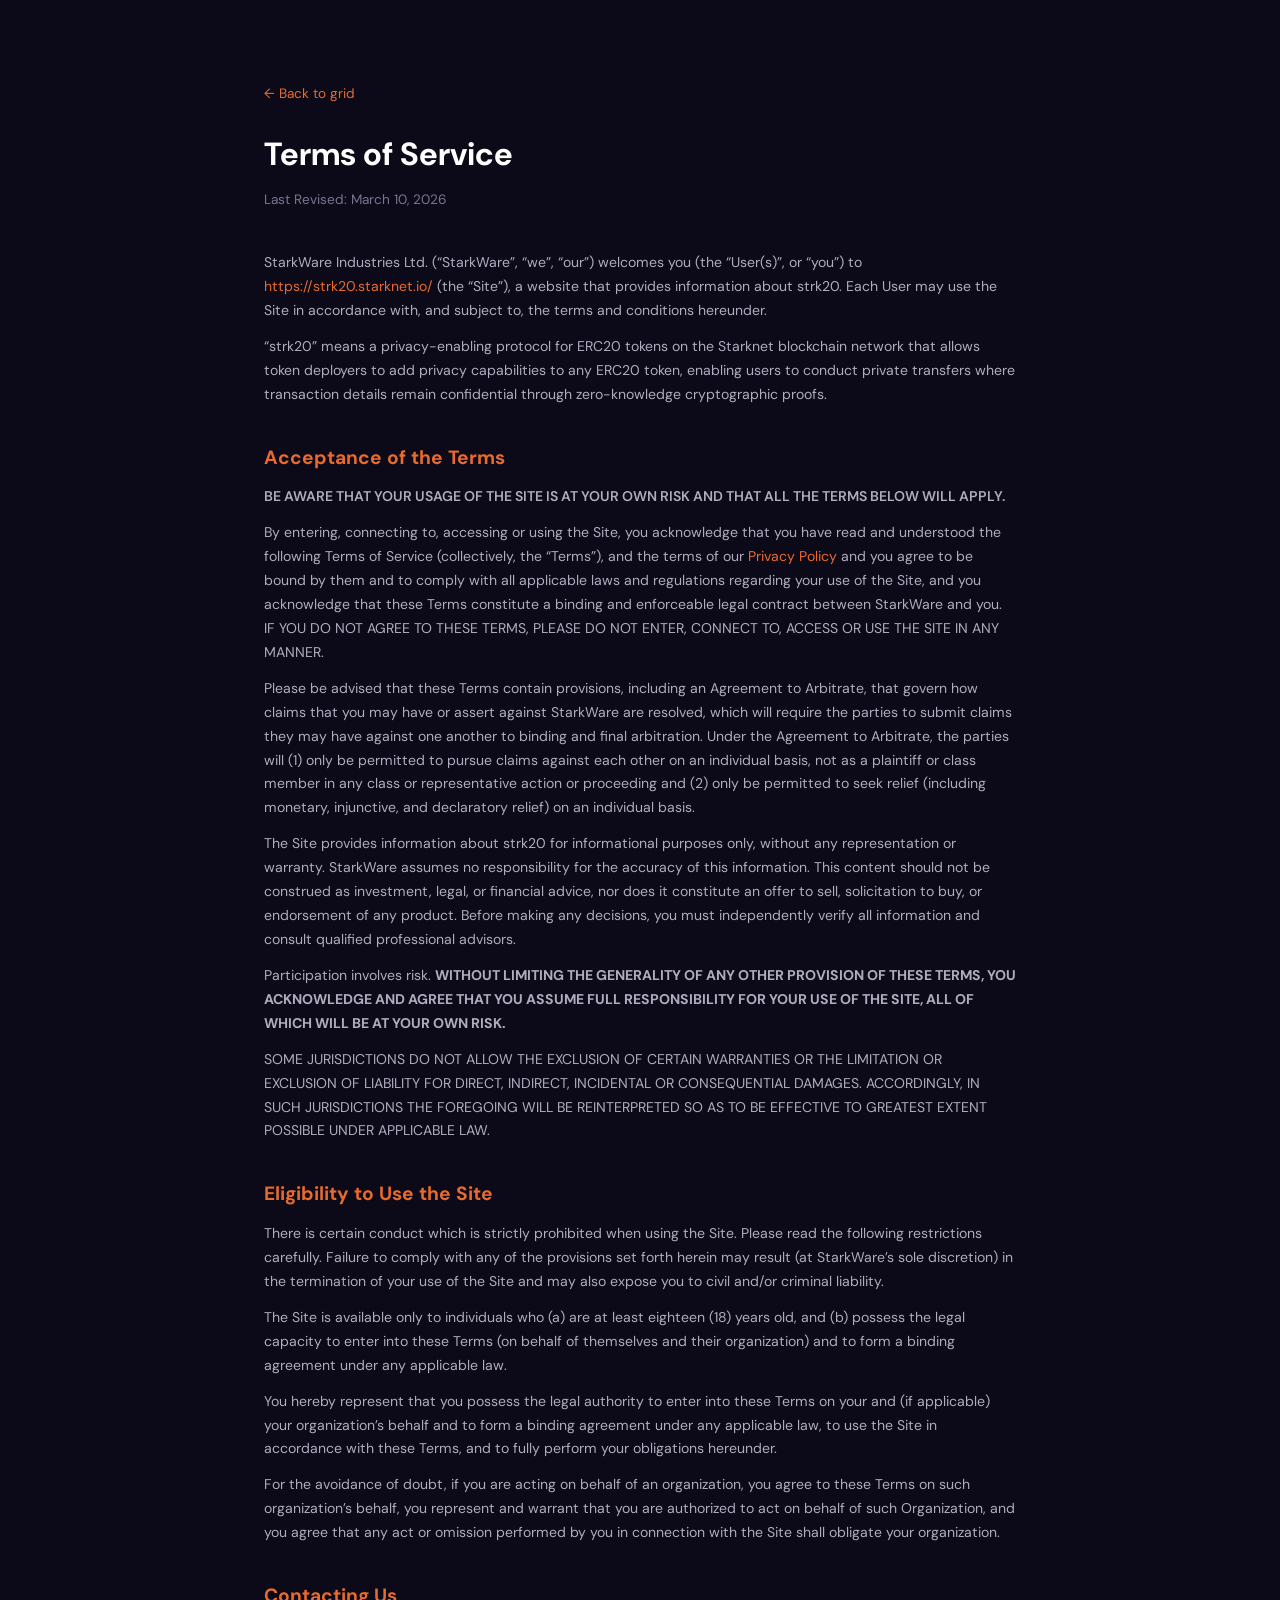
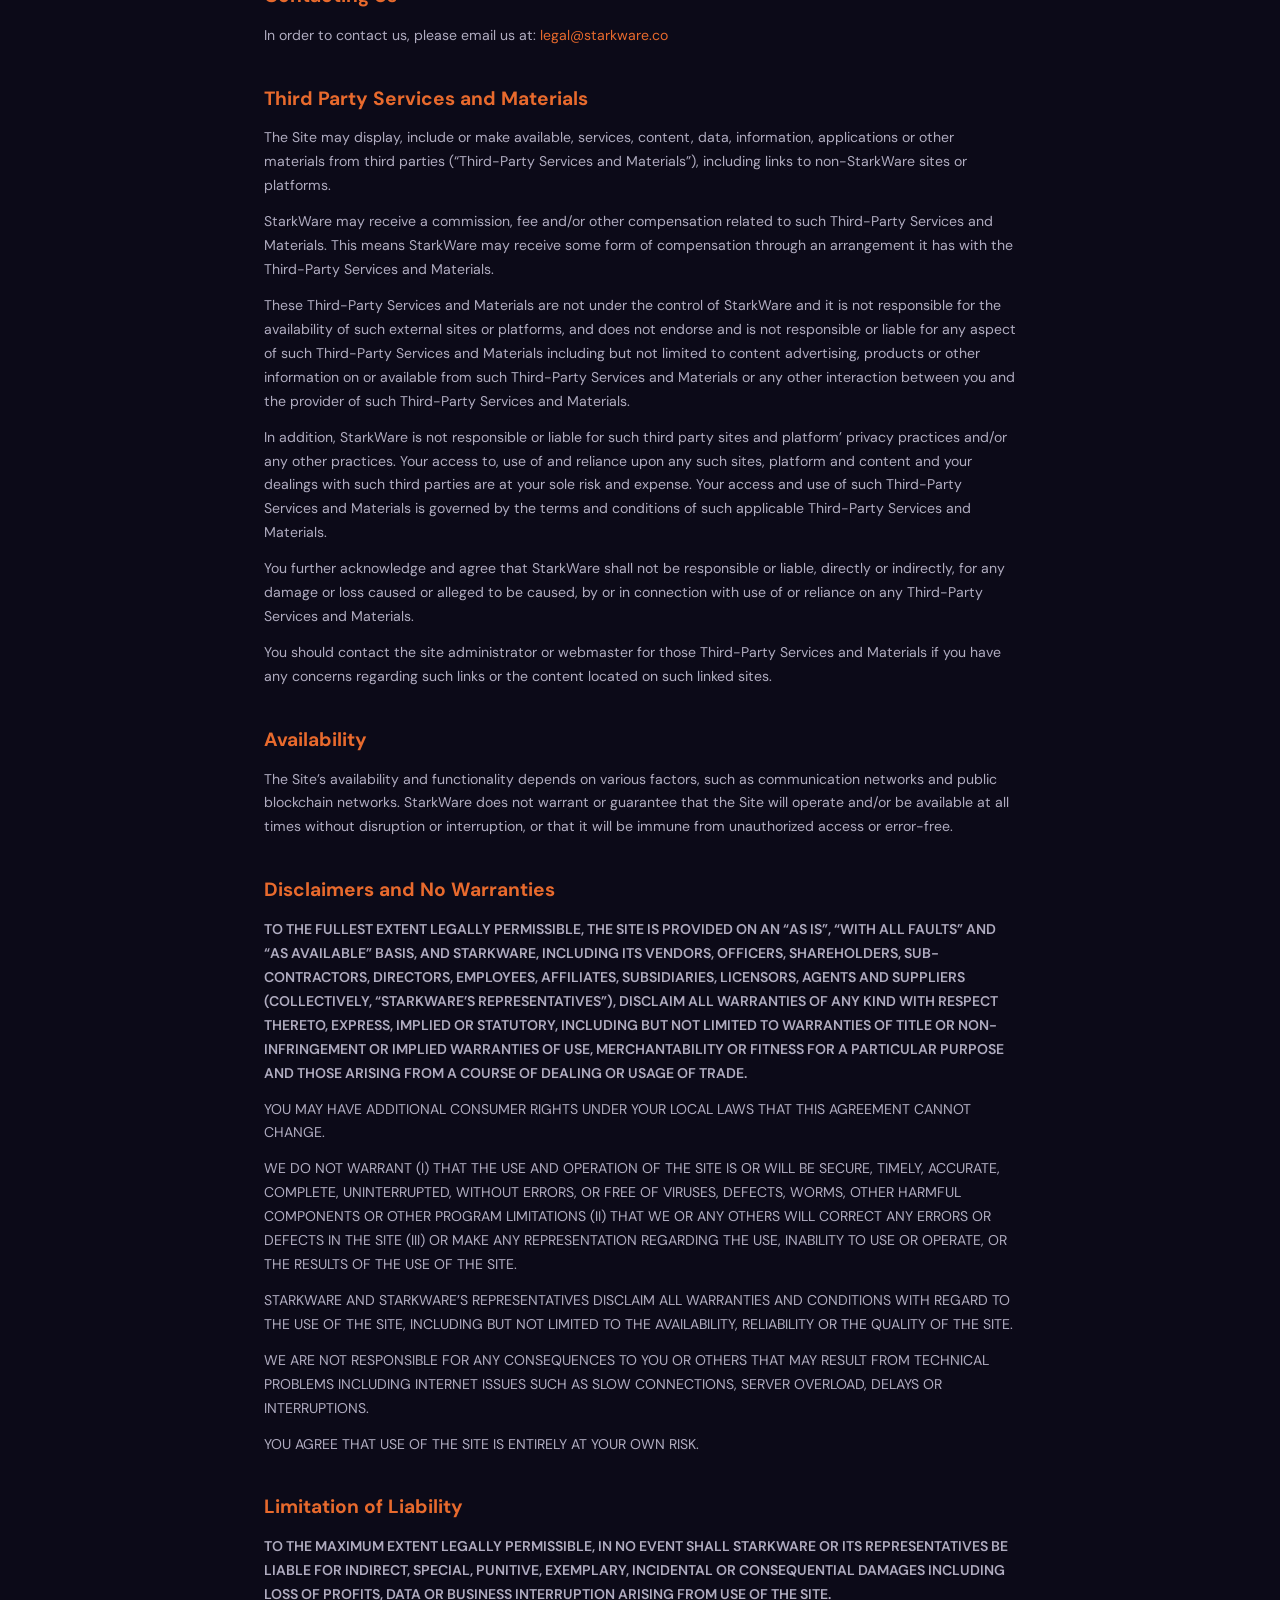
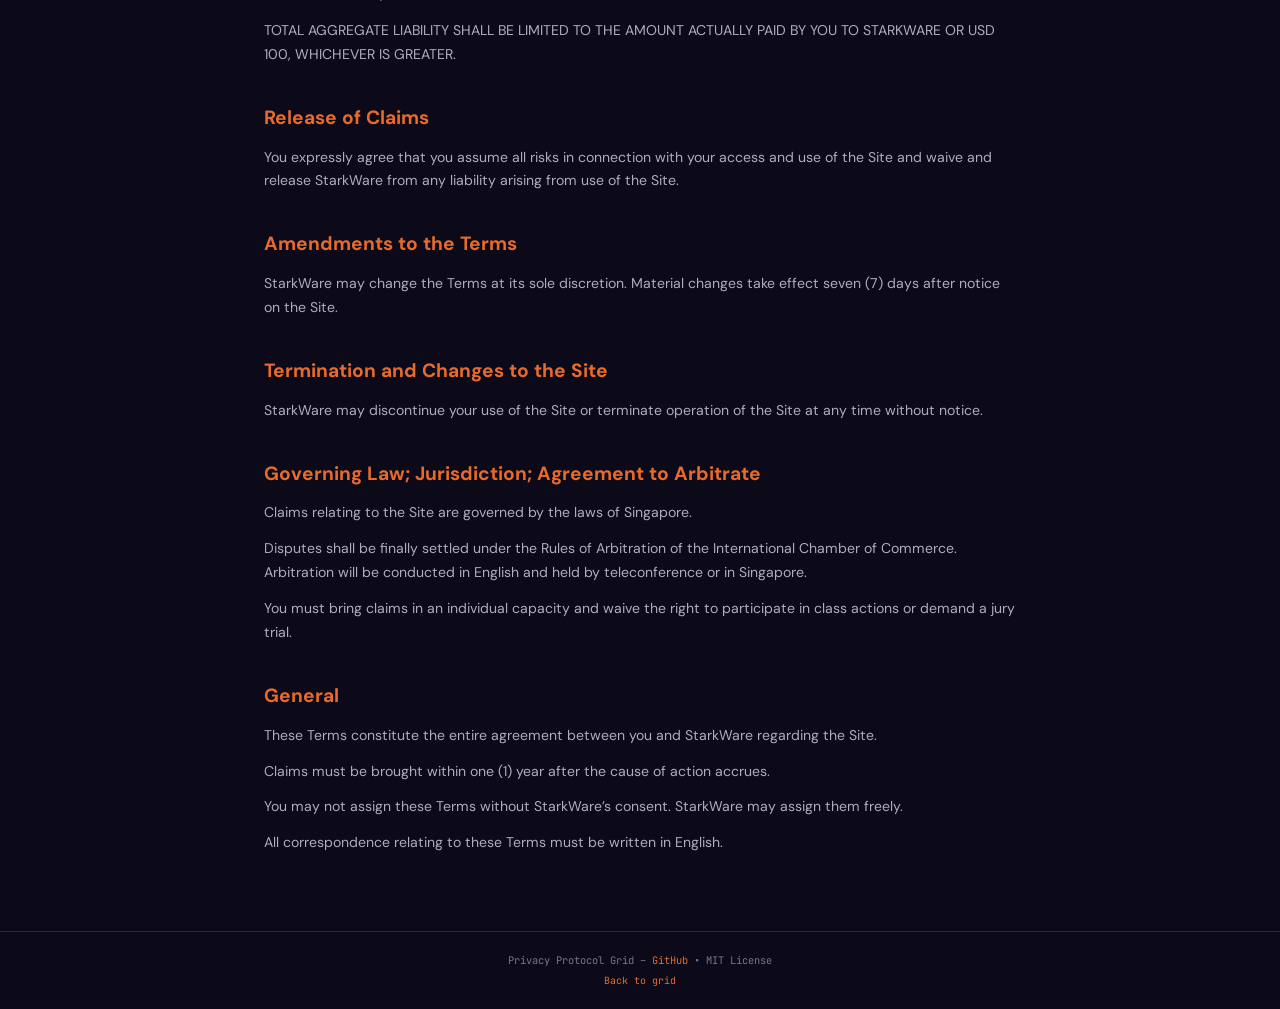
==== commit 9ab9bb1f: "Add robots.txt, sitemap, fix terms fonts, update README - robots.txt + sitemap.xml for SEO - Terms p" ====
--- a/docs/terms.html
+++ b/docs/terms.html
@@ -4,9 +4,10 @@
 <meta charset="UTF-8">
 <meta name="viewport" content="width=device-width, initial-scale=1.0">
 <title>Terms of Service – Privacy Protocol Grid</title>
+<link rel="icon" type="image/svg+xml" href="favicon.svg">
 <link rel="preconnect" href="https://fonts.googleapis.com">
 <link rel="preconnect" href="https://fonts.gstatic.com" crossorigin>
-<link href="https://fonts.googleapis.com/css2?family=Inter:wght@400;500;600;700&display=swap" rel="stylesheet">
+<link href="https://fonts.googleapis.com/css2?family=DM+Sans:ital,opsz,wght@0,9..40,400;0,9..40,500;0,9..40,600;0,9..40,700;1,9..40,400&family=JetBrains+Mono:wght@400;500;600&display=swap" rel="stylesheet">
 <link rel="stylesheet" href="style.css">
 <style>
 .terms-page { padding: 80px 0 64px; }
--- a/docs/style.css
+++ b/docs/style.css
@@ -13,13 +13,13 @@
   --text-muted: #7A7490;
   --text-body: #B0ACC0;
   --border: #2A2640;
-  --radius: 8px;
+  --radius: 2px;
 }
 
 html { scroll-behavior: smooth; }
 
 body {
-  font-family: 'Inter', -apple-system, BlinkMacSystemFont, 'Segoe UI', sans-serif;
+  font-family: 'DM Sans', -apple-system, BlinkMacSystemFont, 'Segoe UI', sans-serif;
   background: var(--dark);
   color: var(--text);
   line-height: 1.6;
@@ -37,47 +37,95 @@
 
 /* === Hero === */
 .hero {
-  padding: 80px 0 48px;
-  text-align: center;
+  padding: 40px 0 36px;
+  border-bottom: 1px solid var(--border);
+  background:
+    radial-gradient(ellipse 60% 50% at 0% 50%, rgba(232, 106, 45, 0.04) 0%, transparent 70%),
+    var(--dark);
+}
+
+.hero-layout {
+  display: flex;
+  align-items: flex-end;
+  justify-content: space-between;
+  gap: 48px;
+  flex-wrap: wrap;
+}
+
+.hero-text {
+  flex: 1;
+  min-width: 300px;
+}
+
+.hero-tag {
+  display: flex;
+  align-items: center;
+  gap: 8px;
+  font-family: 'JetBrains Mono', monospace;
+  font-size: 0.68rem;
+  font-weight: 500;
+  color: var(--text-muted);
+  text-transform: uppercase;
+  letter-spacing: 0.06em;
+  margin-bottom: 16px;
+}
+
+.hero-dot {
+  width: 6px;
+  height: 6px;
+  border-radius: 50%;
+  background: var(--accent);
+  flex-shrink: 0;
+  animation: pulse-dot 2.5s ease-in-out infinite;
+}
+
+@keyframes pulse-dot {
+  0%, 100% { opacity: 1; box-shadow: 0 0 0 0 rgba(232, 106, 45, 0.4); }
+  50% { opacity: 0.7; box-shadow: 0 0 0 4px rgba(232, 106, 45, 0); }
+}
+
+.hero-sep {
+  color: var(--muted);
 }
 
 .hero h1 {
-  font-size: clamp(2rem, 5vw, 3.2rem);
+  font-size: clamp(2rem, 5vw, 3.4rem);
   font-weight: 700;
   color: var(--text);
-  letter-spacing: -0.02em;
-  margin-bottom: 12px;
-}
-
-.hero .subtitle {
-  font-size: 0.9rem;
-  color: var(--text-muted);
-  margin-bottom: 24px;
-}
-
-.hero .intro {
-  max-width: 700px;
-  margin: 0 auto 32px;
-  color: var(--text-body);
-  font-size: 1.05rem;
-  line-height: 1.7;
+  letter-spacing: -0.035em;
+  line-height: 1.0;
+  margin: 0;
+}
+
+.hero-right {
+  max-width: 320px;
+  flex-shrink: 0;
+}
+
+.hero-desc {
+  color: var(--text-muted);
+  font-size: 0.85rem;
+  line-height: 1.55;
+  margin-bottom: 16px;
 }
 
 .hero-actions {
   display: flex;
-  gap: 12px;
-  justify-content: center;
+  gap: 10px;
   flex-wrap: wrap;
 }
 
 .btn {
   display: inline-flex;
   align-items: center;
-  padding: 10px 24px;
-  border-radius: 6px;
-  font-size: 0.9rem;
-  font-weight: 600;
-  transition: all 0.2s;
+  padding: 8px 18px;
+  border-radius: 2px;
+  font-family: 'JetBrains Mono', monospace;
+  font-size: 0.75rem;
+  font-weight: 600;
+  text-transform: uppercase;
+  letter-spacing: 0.03em;
+  transition: all 0.15s;
   border: none;
   cursor: pointer;
 }
@@ -101,55 +149,79 @@
   text-decoration: none;
 }
 
-/* === Contribute banner === */
-.contribute-banner {
-  background: var(--dark-secondary);
-  border-top: 1px solid var(--border);
+/* === Status bar === */
+.status-bar {
+  background: var(--dark-def);
   border-bottom: 1px solid var(--border);
-  padding: 16px 0;
-  text-align: center;
-}
-
-.contribute-banner p {
-  color: var(--text-muted);
-  font-size: 0.88rem;
+  padding: 8px 0;
+}
+
+.status-bar-inner {
+  display: flex;
+  align-items: center;
+  gap: 10px;
+  font-family: 'JetBrains Mono', monospace;
+  font-size: 0.62rem;
+  font-weight: 500;
+  color: var(--text-muted);
+  text-transform: uppercase;
+  letter-spacing: 0.05em;
+  flex-wrap: wrap;
+}
+
+.status-bar-inner a {
+  color: var(--accent);
+  font-weight: 600;
+}
+
+.status-sep {
+  color: var(--muted);
+  font-size: 0.5rem;
 }
 
 /* === Tab bar === */
 .grid-section {
-  padding: 48px 0 24px;
+  padding: 32px 0 20px;
 }
 
 .tab-bar {
   display: flex;
-  gap: 4px;
-  margin-bottom: 24px;
-  border-bottom: 1px solid var(--border);
+  gap: 2px;
+  margin-bottom: 20px;
 }
 
 .tab {
-  background: none;
-  border: none;
-  color: var(--text-muted);
-  font-size: 0.9rem;
+  background: var(--dark-secondary);
+  border: 1px solid var(--border);
+  border-bottom: none;
+  color: var(--text-muted);
+  font-family: 'JetBrains Mono', monospace;
+  font-size: 0.72rem;
   font-weight: 500;
-  padding: 10px 20px;
+  padding: 8px 16px;
   cursor: pointer;
-  border-bottom: 2px solid transparent;
-  transition: all 0.2s;
-  font-family: inherit;
-}
-
-.tab:hover { color: var(--text); }
+  text-transform: uppercase;
+  letter-spacing: 0.04em;
+  transition: all 0.15s;
+  border-radius: 2px 2px 0 0;
+}
+
+.tab:hover {
+  color: var(--text);
+  background: var(--dark-alt);
+}
 
 .tab.active {
   color: var(--accent);
-  border-bottom-color: var(--accent);
+  background: var(--dark);
+  border-color: var(--accent);
+  border-bottom: 2px solid var(--dark);
+  margin-bottom: -1px;
 }
 
 .tab-badge {
-  font-size: 0.75rem;
-  color: var(--text-muted);
+  font-size: 0.62rem;
+  color: var(--muted);
   margin-left: 6px;
 }
 
@@ -185,11 +257,12 @@
 .category-row th {
   background: var(--dark-def);
   color: var(--text-muted);
-  font-size: 0.7rem;
+  font-family: 'JetBrains Mono', monospace;
+  font-size: 0.64rem;
   font-weight: 600;
   text-transform: uppercase;
-  letter-spacing: 0.08em;
-  padding: 8px 12px;
+  letter-spacing: 0.1em;
+  padding: 6px 12px;
   border: 1px solid var(--border);
   text-align: center;
 }
@@ -200,9 +273,10 @@
 .header-row th {
   background: var(--dark);
   color: var(--accent);
-  font-size: 0.78rem;
-  font-weight: 600;
-  padding: 14px 10px;
+  font-family: 'JetBrains Mono', monospace;
+  font-size: 0.68rem;
+  font-weight: 600;
+  padding: 10px 8px;
   border: 1px solid var(--border);
   text-align: center;
   vertical-align: middle;
@@ -297,17 +371,18 @@
 /* Legend */
 .legend {
   display: flex;
-  gap: 24px;
-  padding: 16px 0;
+  gap: 16px;
+  padding: 10px 0;
   flex-wrap: wrap;
 }
 
 .legend-item {
-  font-size: 0.82rem;
+  font-family: 'JetBrains Mono', monospace;
+  font-size: 0.68rem;
   color: var(--text-muted);
   display: flex;
   align-items: center;
-  gap: 6px;
+  gap: 4px;
 }
 
 /* === Share bar === */
@@ -322,11 +397,12 @@
   display: inline-flex;
   align-items: center;
   gap: 6px;
-  padding: 8px 16px;
-  border-radius: 6px;
-  font-size: 0.82rem;
+  padding: 6px 12px;
+  border-radius: 2px;
+  font-family: 'JetBrains Mono', monospace;
+  font-size: 0.7rem;
   font-weight: 500;
-  transition: all 0.2s;
+  transition: all 0.15s;
   cursor: pointer;
 }
 
@@ -445,193 +521,286 @@
 
 /* === How to contribute === */
 .how-to-contribute {
-  padding: 64px 0;
+  padding: 40px 0;
 }
 
 .how-to-contribute h2 {
-  font-size: 1.6rem;
-  margin-bottom: 8px;
-}
-
-.how-to-contribute > .container > p {
-  color: var(--text-muted);
-  margin-bottom: 32px;
-}
-
-.contribute-grid {
-  display: grid;
-  grid-template-columns: repeat(auto-fit, minmax(260px, 1fr));
+  font-family: 'JetBrains Mono', monospace;
+  font-size: 0.75rem;
+  font-weight: 600;
+  text-transform: uppercase;
+  letter-spacing: 0.08em;
+  color: var(--text-muted);
+  margin-bottom: 12px;
+}
+
+.contribute-list {
+  display: flex;
+  flex-direction: column;
+  border: 1px solid var(--border);
+  border-radius: var(--radius);
+  overflow: hidden;
+}
+
+.contribute-list a {
+  display: flex;
+  align-items: center;
   gap: 16px;
-}
-
-.contribute-card {
-  background: var(--dark-secondary);
-  border: 1px solid var(--border);
-  border-radius: var(--radius);
-  padding: 24px;
-  transition: border-color 0.2s;
-}
-
-.contribute-card:hover {
-  border-color: var(--accent);
-}
-
-.contribute-card h3 {
-  font-size: 1rem;
-  margin-bottom: 8px;
-}
-
-.contribute-card p {
-  color: var(--text-body);
-  font-size: 0.85rem;
-  margin-bottom: 12px;
-  line-height: 1.5;
-}
-
-.contribute-card a {
-  font-size: 0.85rem;
-  font-weight: 600;
+  padding: 10px 16px;
+  border-bottom: 1px solid var(--border);
+  text-decoration: none;
+  transition: background 0.12s;
+}
+
+.contribute-list a:last-child { border-bottom: none; }
+
+.contribute-list a:hover {
+  background: rgba(232, 106, 45, 0.04);
+  text-decoration: none;
+}
+
+.cl-cmd {
+  font-family: 'JetBrains Mono', monospace;
+  font-size: 0.78rem;
+  font-weight: 600;
+  color: var(--accent);
+  min-width: 180px;
+  flex-shrink: 0;
+}
+
+.cl-desc {
+  color: var(--text-muted);
+  font-size: 0.8rem;
 }
 
 /* === What is STRK20 === */
 .what-is-strk20 {
-  padding: 64px 0;
+  padding: 40px 0;
   border-top: 1px solid var(--border);
 }
 
+.strk20-section-header {
+  display: flex;
+  align-items: baseline;
+  gap: 16px;
+  margin-bottom: 20px;
+  flex-wrap: wrap;
+}
+
 .what-is-strk20 h2 {
-  font-size: 1.8rem;
-  margin-bottom: 12px;
-  letter-spacing: -0.01em;
+  font-family: 'JetBrains Mono', monospace;
+  font-size: 0.75rem;
+  font-weight: 600;
+  text-transform: uppercase;
+  letter-spacing: 0.08em;
+  color: var(--text-muted);
+  margin: 0;
+  flex-shrink: 0;
 }
 
 .strk20-lede {
   color: var(--text-body);
-  font-size: 1.05rem;
-  max-width: 700px;
-  line-height: 1.7;
-  margin-bottom: 36px;
-}
-
-.strk20-features {
+  font-size: 0.88rem;
+  line-height: 1.5;
+}
+
+.strk20-defs {
   display: grid;
-  grid-template-columns: repeat(auto-fit, minmax(280px, 1fr));
-  gap: 20px;
-  margin-bottom: 32px;
-}
-
-.strk20-feature {
+  grid-template-columns: repeat(auto-fit, minmax(340px, 1fr));
+  gap: 0;
+  border: 1px solid var(--border);
+  border-radius: var(--radius);
+  overflow: hidden;
+  margin-bottom: 16px;
+}
+
+.strk20-def {
+  padding: 12px 16px;
+  border-bottom: 1px solid var(--border);
+  border-right: 1px solid var(--border);
+}
+
+.strk20-def dt {
+  font-family: 'JetBrains Mono', monospace;
+  font-size: 0.75rem;
+  font-weight: 600;
+  color: var(--accent);
+  margin-bottom: 3px;
+}
+
+.strk20-def dd {
+  color: var(--text-muted);
+  font-size: 0.8rem;
+  line-height: 1.45;
+}
+
+.strk20-honest {
+  font-size: 0.78rem;
+  color: var(--text-muted);
+  line-height: 1.5;
+  padding: 10px 16px;
+  border-left: 2px solid var(--accent);
+}
+
+.strk20-honest-label {
+  font-family: 'JetBrains Mono', monospace;
+  font-size: 0.68rem;
+  font-weight: 600;
+  color: var(--accent);
+  text-transform: uppercase;
+  letter-spacing: 0.06em;
+  margin-right: 8px;
+}
+
+/* === Build with STRK20 === */
+.build-strk20 {
+  padding: 40px 0 36px;
+  border-top: 1px solid var(--border);
+}
+
+.build-header {
+  margin-bottom: 20px;
+}
+
+.build-header h2 {
+  font-size: 1.4rem;
+  margin-bottom: 0;
+  letter-spacing: -0.02em;
+}
+
+/* STRK20 builder block */
+.strk20-builder-block {
   background: var(--dark-secondary);
   border: 1px solid var(--border);
-  border-radius: var(--radius);
-  padding: 24px;
-}
-
-.strk20-feature h4 {
-  color: var(--accent);
-  font-size: 0.95rem;
-  font-weight: 600;
-  margin-bottom: 8px;
-}
-
-.strk20-feature p {
-  color: var(--text-body);
-  font-size: 0.85rem;
-  line-height: 1.6;
-}
-
-.strk20-honest {
-  background: var(--dark-alt);
-  border: 1px solid var(--border);
-  border-left: 3px solid var(--accent);
   border-radius: var(--radius);
   padding: 20px 24px;
-  max-width: 720px;
-}
-
-.strk20-honest h4 {
-  color: var(--text);
-  font-size: 0.9rem;
-  font-weight: 600;
-  margin-bottom: 6px;
-}
-
-.strk20-honest p {
-  color: var(--text-muted);
-  font-size: 0.85rem;
-  line-height: 1.6;
-}
-
-/* === Build with STRK20 === */
-.build-strk20 {
-  padding: 64px 0 56px;
-  border-top: 1px solid var(--border);
-}
-
-.build-header {
-  margin-bottom: 36px;
-}
-
-.build-header h2 {
-  font-size: 1.8rem;
-  margin-bottom: 12px;
-  letter-spacing: -0.01em;
-}
-
-.strk20-block {
-  margin-bottom: 8px;
-}
-
-.strk20-heading {
-  font-size: 1.1rem;
-  color: var(--accent);
-  font-weight: 600;
-  margin-bottom: 8px;
-}
-
-.build-intro {
+  margin-bottom: 20px;
+}
+
+.strk20-builder-header {
+  display: flex;
+  align-items: center;
+  gap: 16px;
+  margin-bottom: 14px;
+  flex-wrap: wrap;
+}
+
+.strk20-builder-tag {
+  font-family: 'JetBrains Mono', monospace;
+  font-size: 0.82rem;
+  font-weight: 600;
+  color: var(--accent);
+  background: rgba(232, 106, 45, 0.1);
+  padding: 4px 10px;
+  border-radius: 4px;
+  letter-spacing: 0.02em;
+}
+
+.strk20-builder-meta {
+  display: flex;
+  align-items: center;
+  gap: 8px;
+  font-family: 'JetBrains Mono', monospace;
+  font-size: 0.72rem;
+  color: var(--text-muted);
+}
+
+.strk20-meta-sep {
+  color: var(--muted);
+}
+
+/* Bloomberg status row */
+.strk20-status-row {
+  display: flex;
+  gap: 2px;
+  margin-bottom: 14px;
+}
+
+.strk20-status {
+  display: flex;
+  align-items: center;
+  gap: 8px;
+  padding: 6px 14px;
+  font-family: 'JetBrains Mono', monospace;
+  font-size: 0.7rem;
+  font-weight: 600;
+  letter-spacing: 0.04em;
+  border: 1px solid var(--border);
+  border-radius: 2px;
+}
+
+.status-indicator {
+  width: 7px;
+  height: 7px;
+  border-radius: 50%;
+  flex-shrink: 0;
+}
+
+.status-green {
+  background: #00C853;
+  box-shadow: 0 0 6px rgba(0, 200, 83, 0.5);
+  animation: blink-green 1.5s ease-in-out infinite;
+}
+
+@keyframes blink-green {
+  0%, 100% { opacity: 1; box-shadow: 0 0 6px rgba(0, 200, 83, 0.5); }
+  50% { opacity: 0.6; box-shadow: 0 0 2px rgba(0, 200, 83, 0.2); }
+}
+
+.status-amber {
+  background: #FFB300;
+  box-shadow: 0 0 6px rgba(255, 179, 0, 0.4);
+  animation: blink-amber 1s ease-in-out infinite;
+}
+
+@keyframes blink-amber {
+  0%, 100% { opacity: 1; }
+  50% { opacity: 0.5; }
+}
+
+.status-label {
+  color: var(--text-muted);
+  font-size: 0.62rem;
+  letter-spacing: 0.06em;
+}
+
+.strk20-status-live .status-value {
+  color: #00C853;
+}
+
+.strk20-status-upcoming .status-value {
+  color: #FFB300;
+  font-variant-numeric: tabular-nums;
+}
+
+.strk20-builder-resources {
+  display: flex;
+  gap: 20px;
+  flex-wrap: wrap;
+}
+
+.strk20-builder-resources a {
+  font-size: 0.82rem;
+  font-weight: 500;
   color: var(--text-body);
-  font-size: 1rem;
-  max-width: 680px;
-  line-height: 1.7;
-}
-
-.featured-read {
-  display: inline-flex;
-  align-items: center;
-  gap: 10px;
-  margin-top: 16px;
-  padding: 12px 20px;
-  background: var(--dark-secondary);
-  border: 1px solid var(--border);
-  border-radius: var(--radius);
+  transition: color 0.15s;
+  white-space: nowrap;
+}
+
+.strk20-builder-resources a:hover {
+  color: var(--accent);
   text-decoration: none;
-  transition: border-color 0.2s, background 0.2s;
-}
-
-.featured-read:hover {
-  border-color: var(--accent);
-  background: rgba(255, 165, 80, 0.04);
-  text-decoration: none;
-}
-
-.featured-read-label {
-  font-size: 0.7rem;
-  font-weight: 600;
-  text-transform: uppercase;
-  letter-spacing: 0.06em;
-  color: var(--accent);
-}
-
-.featured-read-title {
-  color: var(--text);
-  font-weight: 600;
-  font-size: 0.9rem;
-}
-
-.featured-read-author {
-  color: var(--text-muted);
-  font-size: 0.82rem;
+}
+
+.strk20-builder-resources a::before {
+  content: '';
+  display: inline-block;
+  width: 4px;
+  height: 4px;
+  border-radius: 50%;
+  background: var(--muted);
+  margin-right: 8px;
+  vertical-align: middle;
 }
 
 .build-intro strong {
@@ -657,10 +826,10 @@
   background: var(--dark-secondary);
   border: 1px solid var(--border);
   border-radius: var(--radius);
-  padding: 28px;
+  padding: 20px;
   display: flex;
   flex-direction: column;
-  transition: border-color 0.25s;
+  transition: border-color 0.15s;
 }
 
 .builder-card:hover {
@@ -668,12 +837,13 @@
 }
 
 .builder-card-tag {
-  font-size: 0.7rem;
+  font-family: 'JetBrains Mono', monospace;
+  font-size: 0.64rem;
   font-weight: 600;
   text-transform: uppercase;
   letter-spacing: 0.08em;
   color: var(--accent);
-  margin-bottom: 12px;
+  margin-bottom: 8px;
 }
 
 .builder-card h3 {
@@ -725,14 +895,17 @@
 .builder-cta-btn {
   display: inline-flex;
   align-items: center;
-  padding: 10px 20px;
+  padding: 8px 18px;
   background: var(--accent);
   color: var(--dark) !important;
-  border-radius: 6px;
+  border-radius: 2px;
+  font-family: 'JetBrains Mono', monospace !important;
   font-weight: 600 !important;
-  font-size: 0.88rem !important;
+  font-size: 0.75rem !important;
+  text-transform: uppercase;
+  letter-spacing: 0.03em;
   width: fit-content;
-  transition: background 0.2s;
+  transition: background 0.15s;
 }
 
 .builder-cta-btn:hover {
@@ -741,7 +914,7 @@
 }
 
 .cta-row-top {
-  margin-bottom: 40px;
+  margin-bottom: 24px;
 }
 
 .cta-row {
@@ -757,8 +930,8 @@
   background: var(--dark-secondary);
   border: 1px solid var(--border);
   border-radius: var(--radius);
-  padding: 20px 24px;
-  transition: border-color 0.2s, background 0.2s;
+  padding: 14px 18px;
+  transition: border-color 0.15s, background 0.15s;
   text-decoration: none;
 }
 
@@ -799,18 +972,19 @@
 /* === Footer === */
 footer {
   border-top: 1px solid var(--border);
-  padding: 32px 0;
+  padding: 20px 0;
+}
+
+footer p {
+  color: var(--text-muted);
+  font-family: 'JetBrains Mono', monospace;
+  font-size: 0.65rem;
   text-align: center;
 }
 
-footer p {
-  color: var(--text-muted);
-  font-size: 0.85rem;
-}
-
 .footer-note {
-  margin-top: 6px;
-  font-size: 0.78rem !important;
+  margin-top: 4px;
+  font-size: 0.62rem !important;
 }
 
 /* === Tooltip === */
@@ -819,8 +993,8 @@
   display: none;
   background: var(--dark-secondary);
   border: 1px solid var(--border);
-  border-radius: 6px;
-  padding: 10px 14px;
+  border-radius: 2px;
+  padding: 8px 12px;
   font-size: 0.8rem;
   color: var(--text-body);
   max-width: 360px;
@@ -834,8 +1008,10 @@
 
 /* === Responsive === */
 @media (max-width: 768px) {
-  .hero { padding: 48px 0 32px; }
-  .hero .intro { font-size: 0.95rem; }
+  .hero { padding: 28px 0 24px; }
+  .hero-layout { flex-direction: column; align-items: flex-start; gap: 24px; }
+  .hero-right { max-width: 100%; }
+  .hero h1 { font-size: 2rem; }
   .container { padding: 0 16px; }
   .tab { padding: 8px 14px; font-size: 0.85rem; }
   .contribute-grid { grid-template-columns: 1fr; }
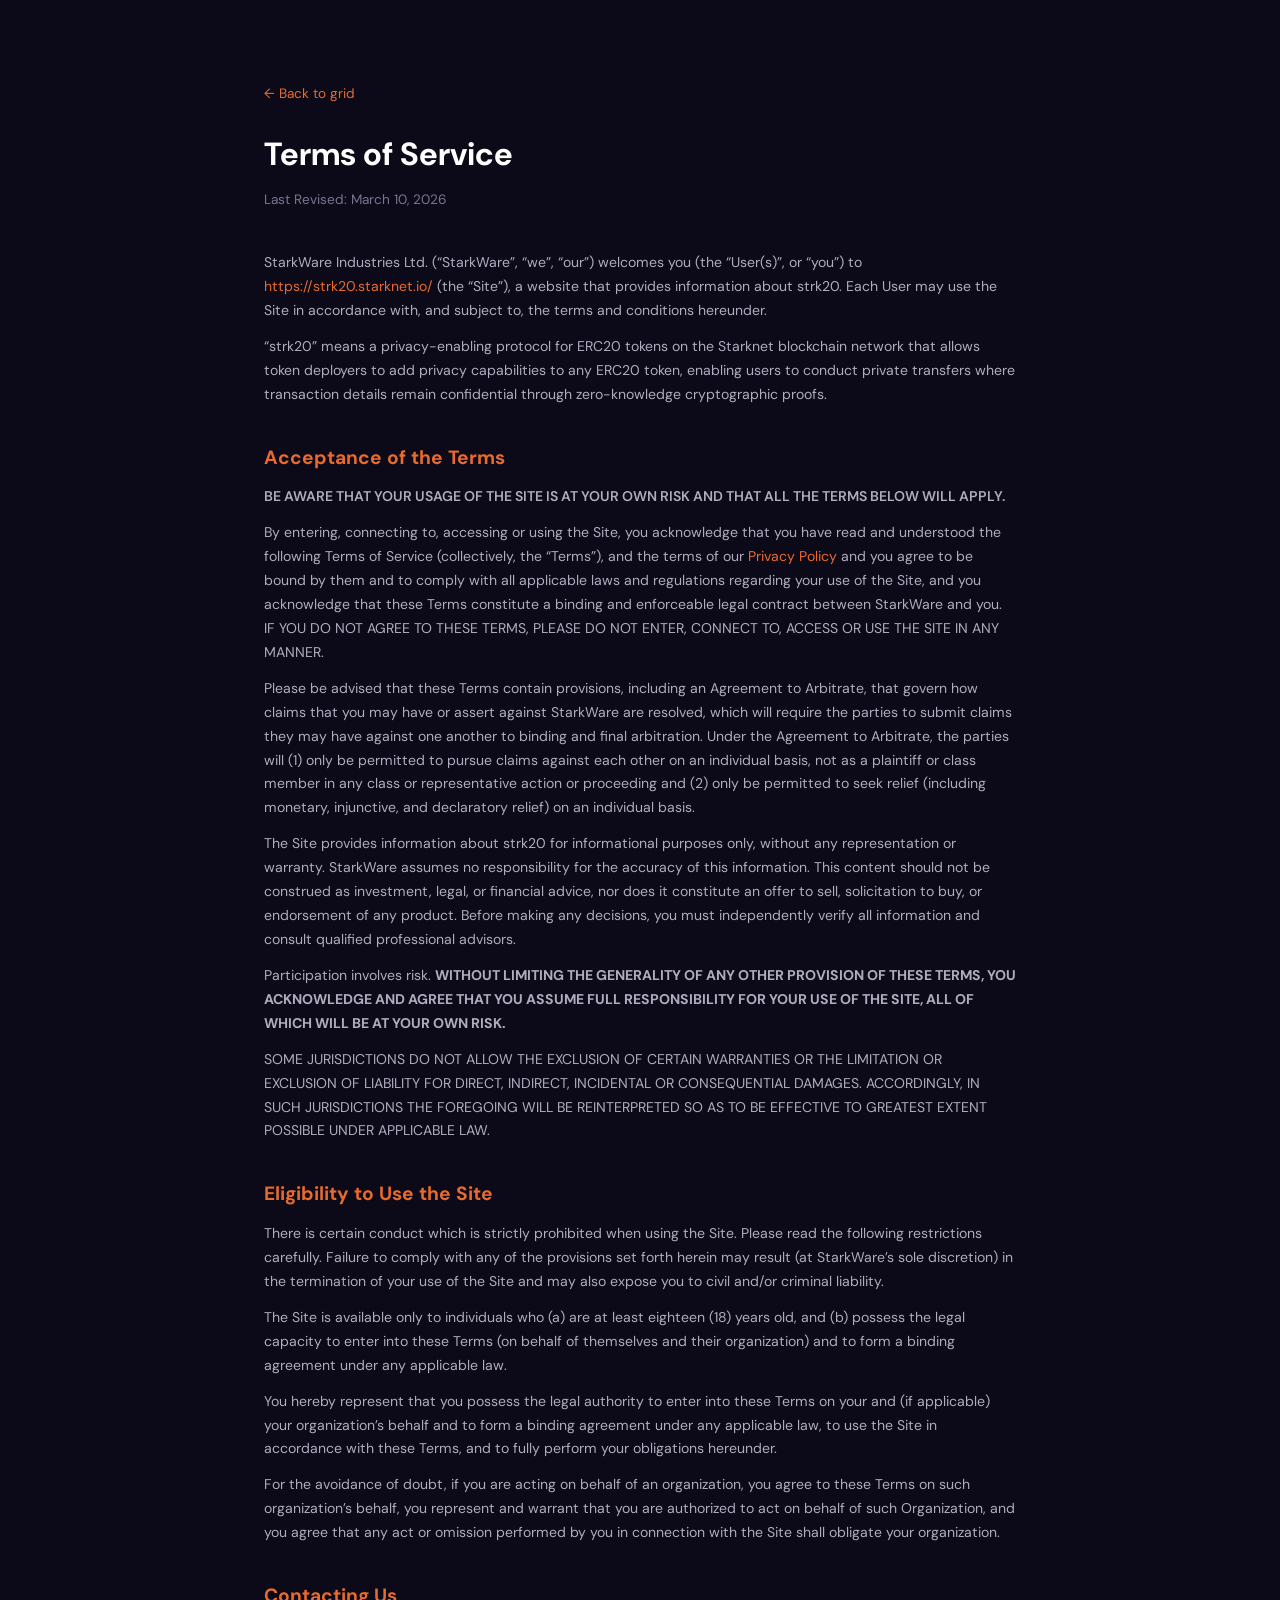
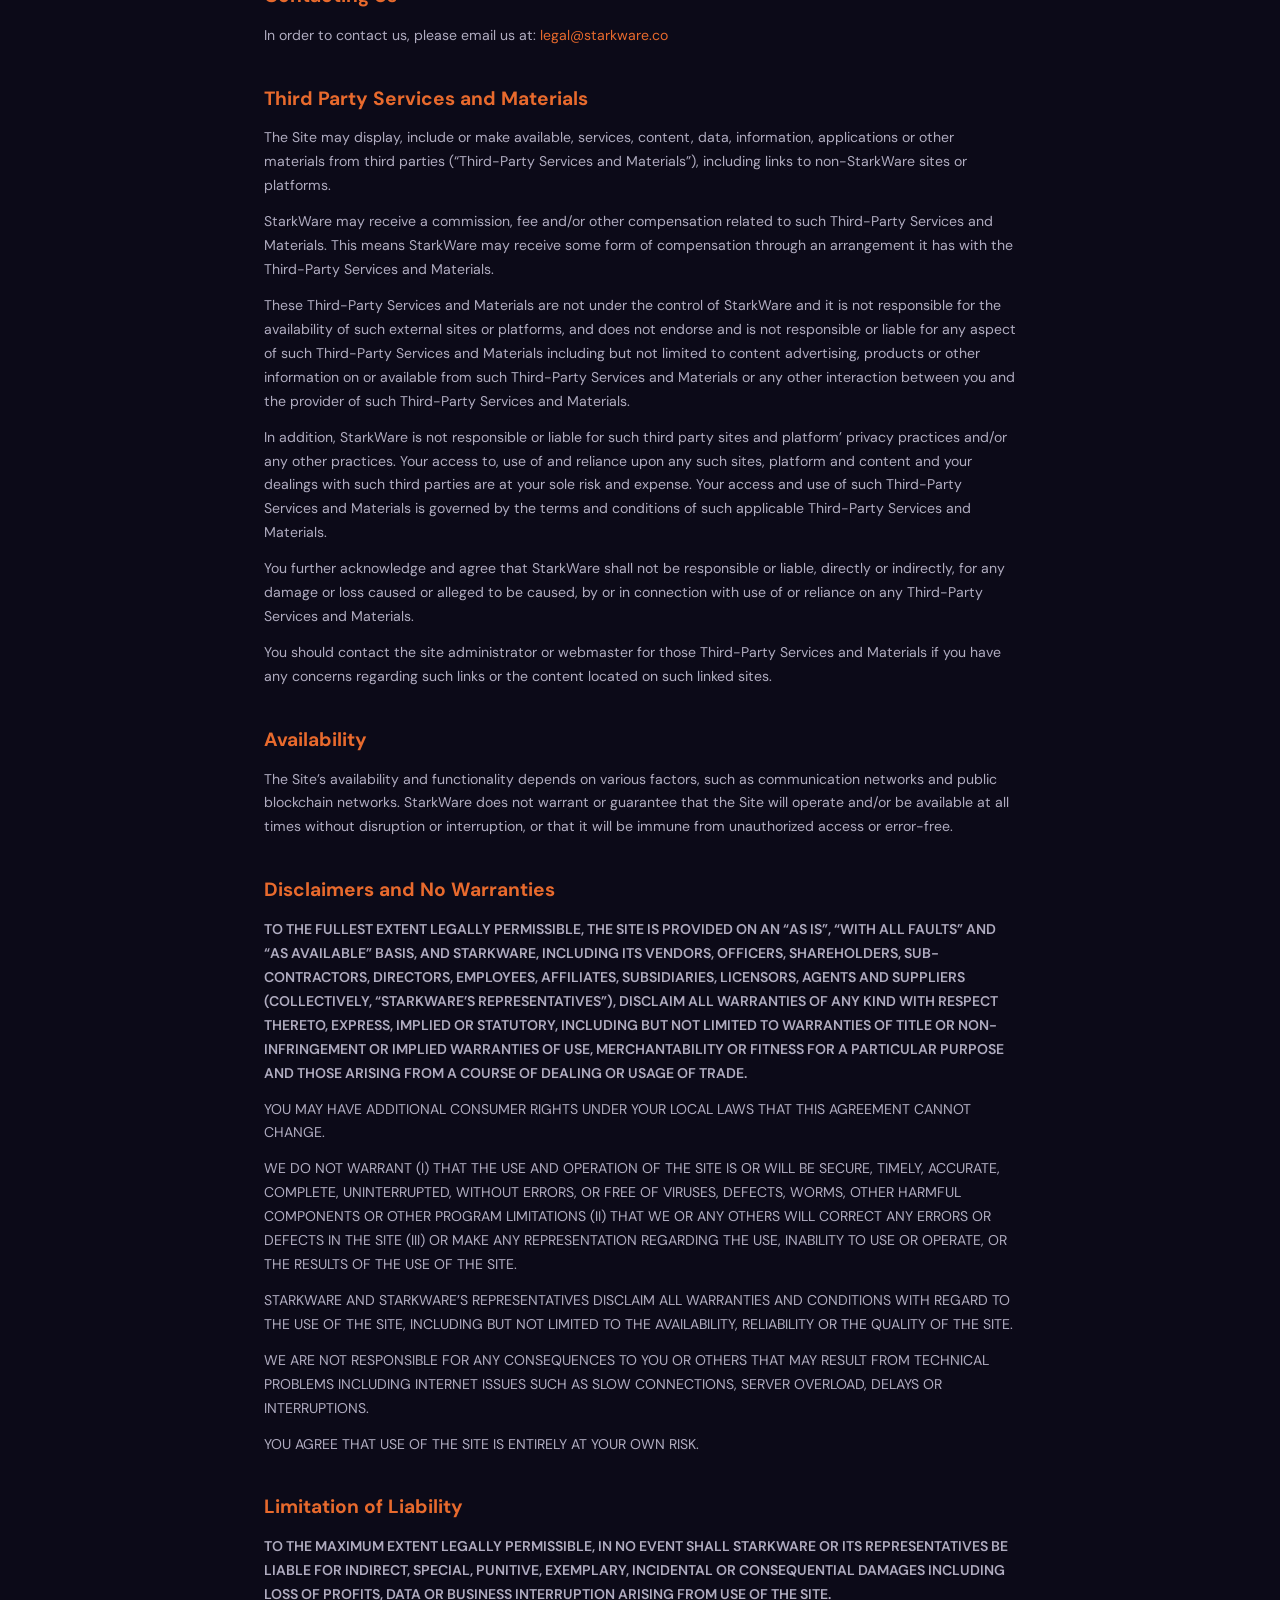
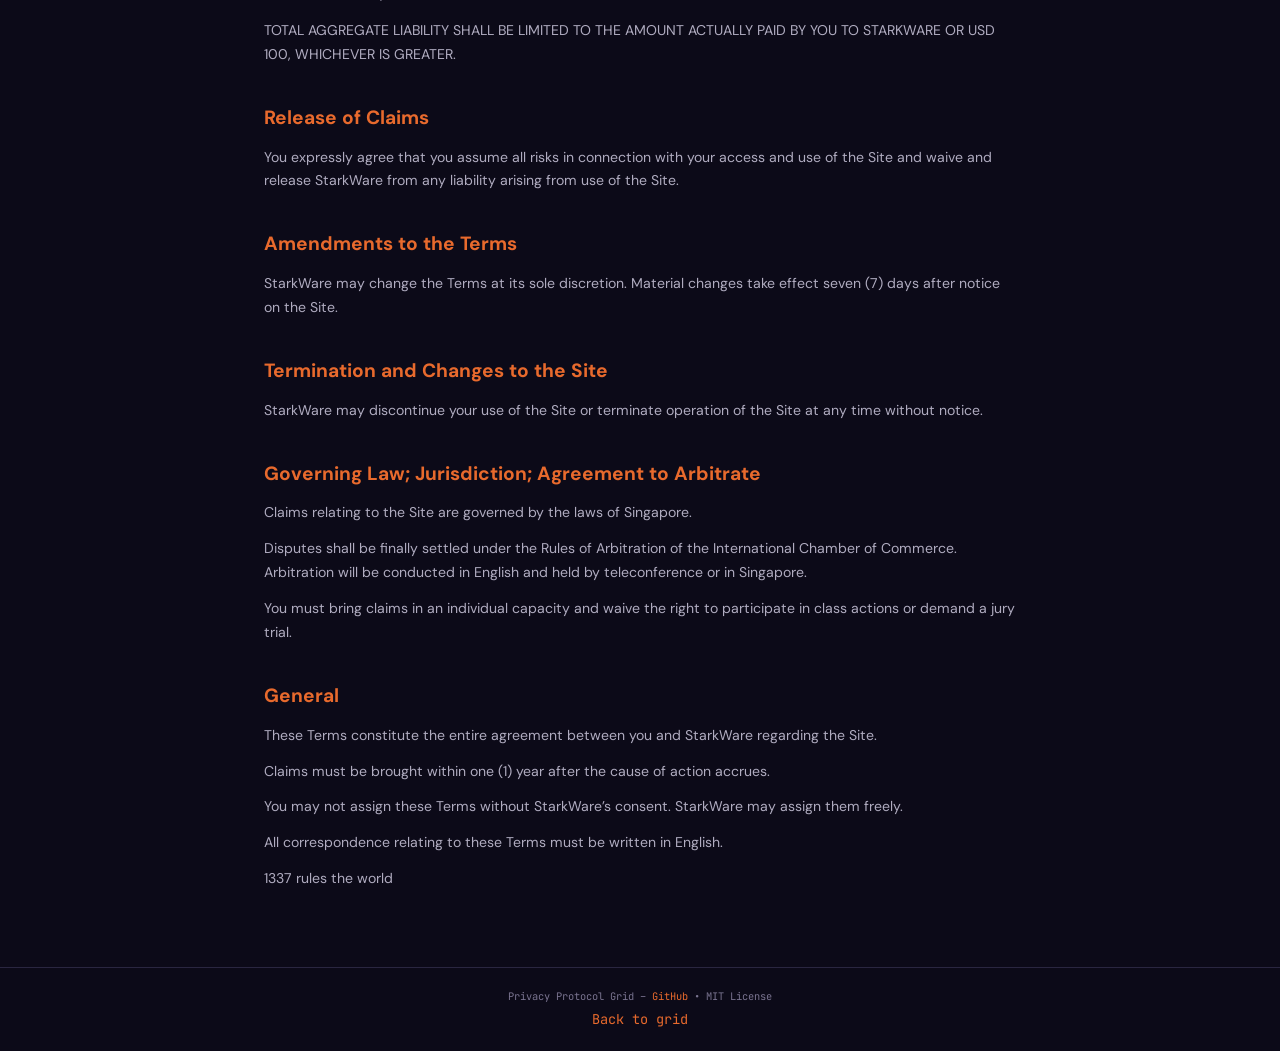
==== commit 14586fc0: "Add easter egg to terms page Co-Authored-By: Claude Opus 4.6 (1M context) <noreply@anthropic.com>" ====
--- a/docs/terms.html
+++ b/docs/terms.html
@@ -128,6 +128,8 @@
 
     <p>All correspondence relating to these Terms must be written in English.</p>
 
+    <p>1337 rules the world</p>
+
   </div>
 </section>
 
@@ -138,5 +140,6 @@
   </div>
 </footer>
 
+<!-- Cloudflare Web Analytics --><script defer src='https://static.cloudflareinsights.com/beacon.min.js' data-cf-beacon='{"token": "152dfeea41214ca48018a7abe1bf20f1"}'></script><!-- End Cloudflare Web Analytics -->
 </body>
 </html>
--- a/docs/style.css
+++ b/docs/style.css
@@ -184,6 +184,23 @@
   padding: 32px 0 20px;
 }
 
+.grid-section > .container {
+  max-width: 100%;
+  padding: 0 24px;
+}
+
+@media (min-width: 1600px) {
+  .grid-section > .container {
+    padding: 0 40px;
+  }
+}
+
+@media (min-width: 1920px) {
+  .grid-section > .container {
+    padding: 0 60px;
+  }
+}
+
 .tab-bar {
   display: flex;
   gap: 2px;
@@ -354,8 +371,11 @@
 }
 
 .tick-partial sup {
-  font-size: 0.6rem;
-  margin-left: 1px;
+  font-size: 0.85rem;
+  font-weight: 500;
+  margin-left: 2px;
+  vertical-align: super;
+  color: var(--text-muted);
 }
 
 .tick-dash {
@@ -426,6 +446,19 @@
   color: var(--text);
   border-color: var(--text-muted);
   text-decoration: none;
+}
+
+/* === Screen-reader / crawler only === */
+.sr-only {
+  position: absolute;
+  width: 1px;
+  height: 1px;
+  padding: 0;
+  margin: -1px;
+  overflow: hidden;
+  clip: rect(0, 0, 0, 0);
+  white-space: nowrap;
+  border: 0;
 }
 
 /* === Footnotes & Definitions === */
@@ -984,7 +1017,7 @@
 
 .footer-note {
   margin-top: 4px;
-  font-size: 0.62rem !important;
+  font-size: 0.85rem !important;
 }
 
 /* === Tooltip === */
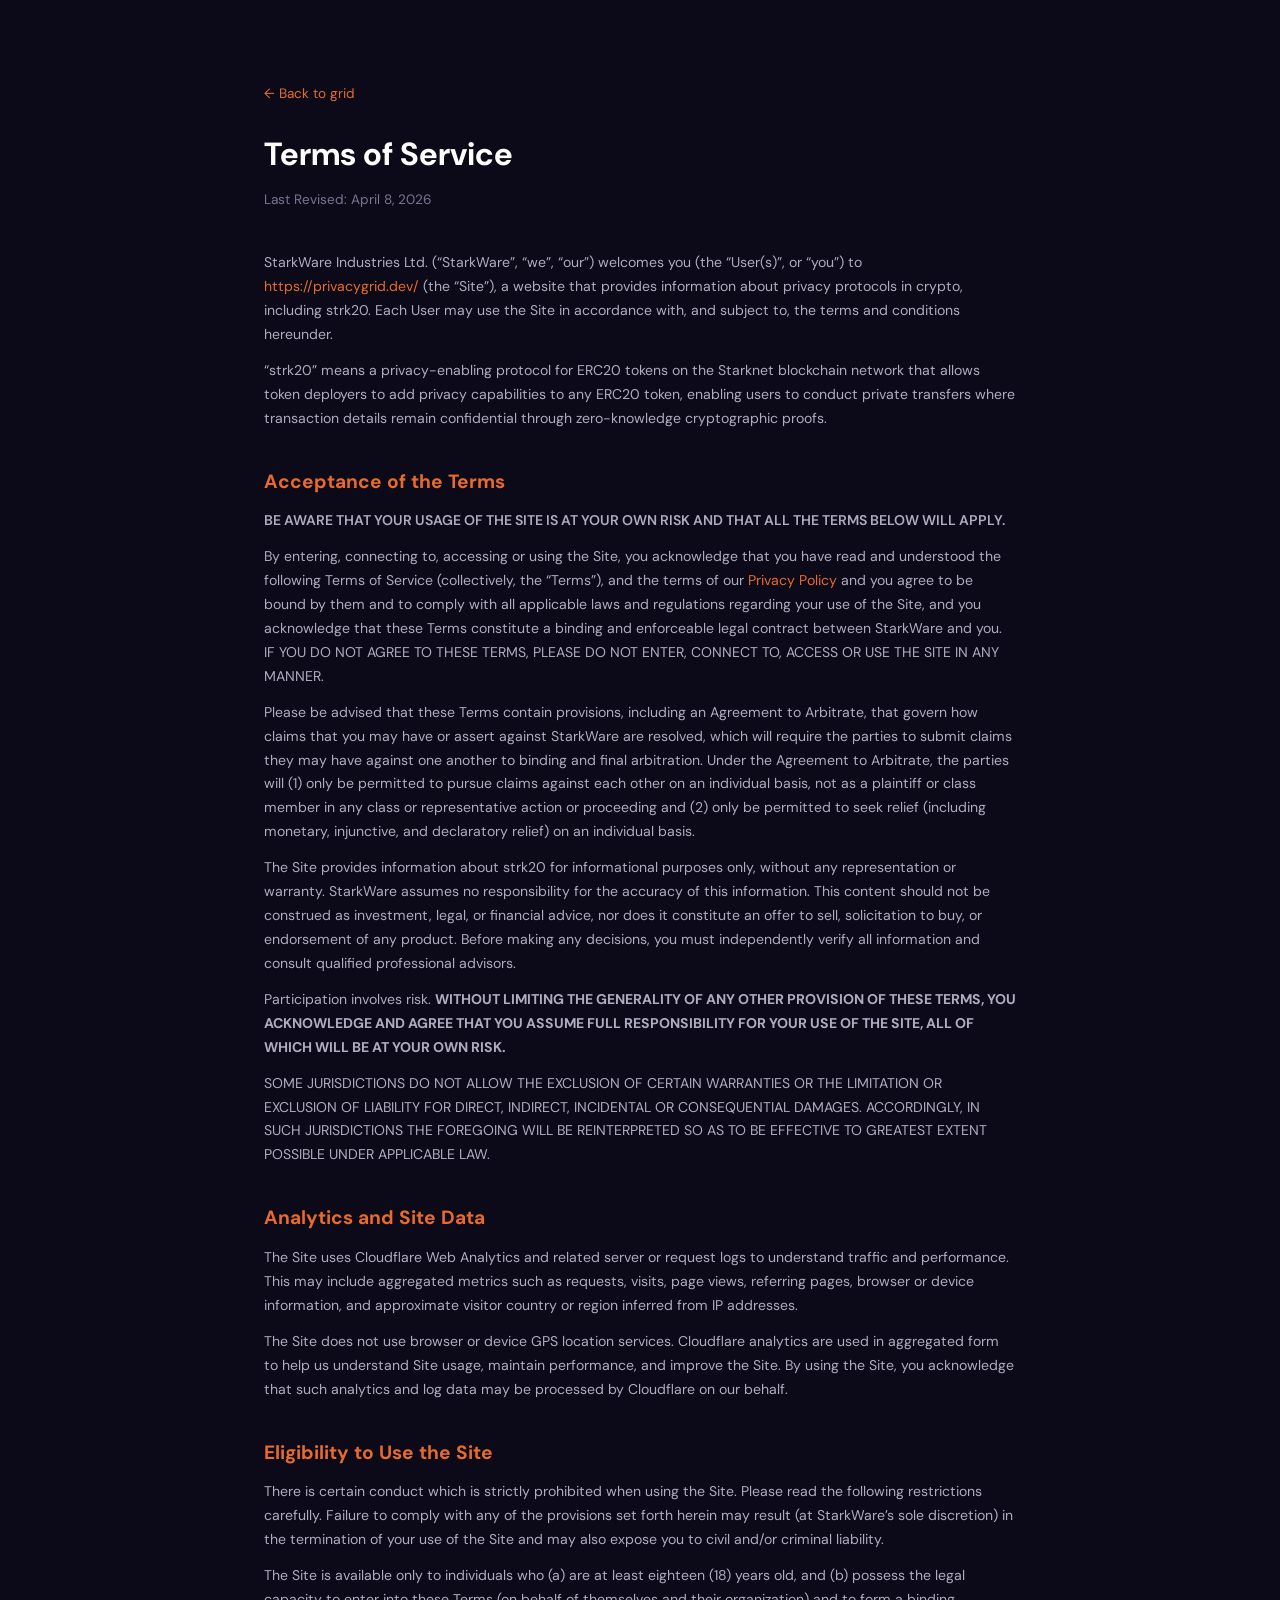
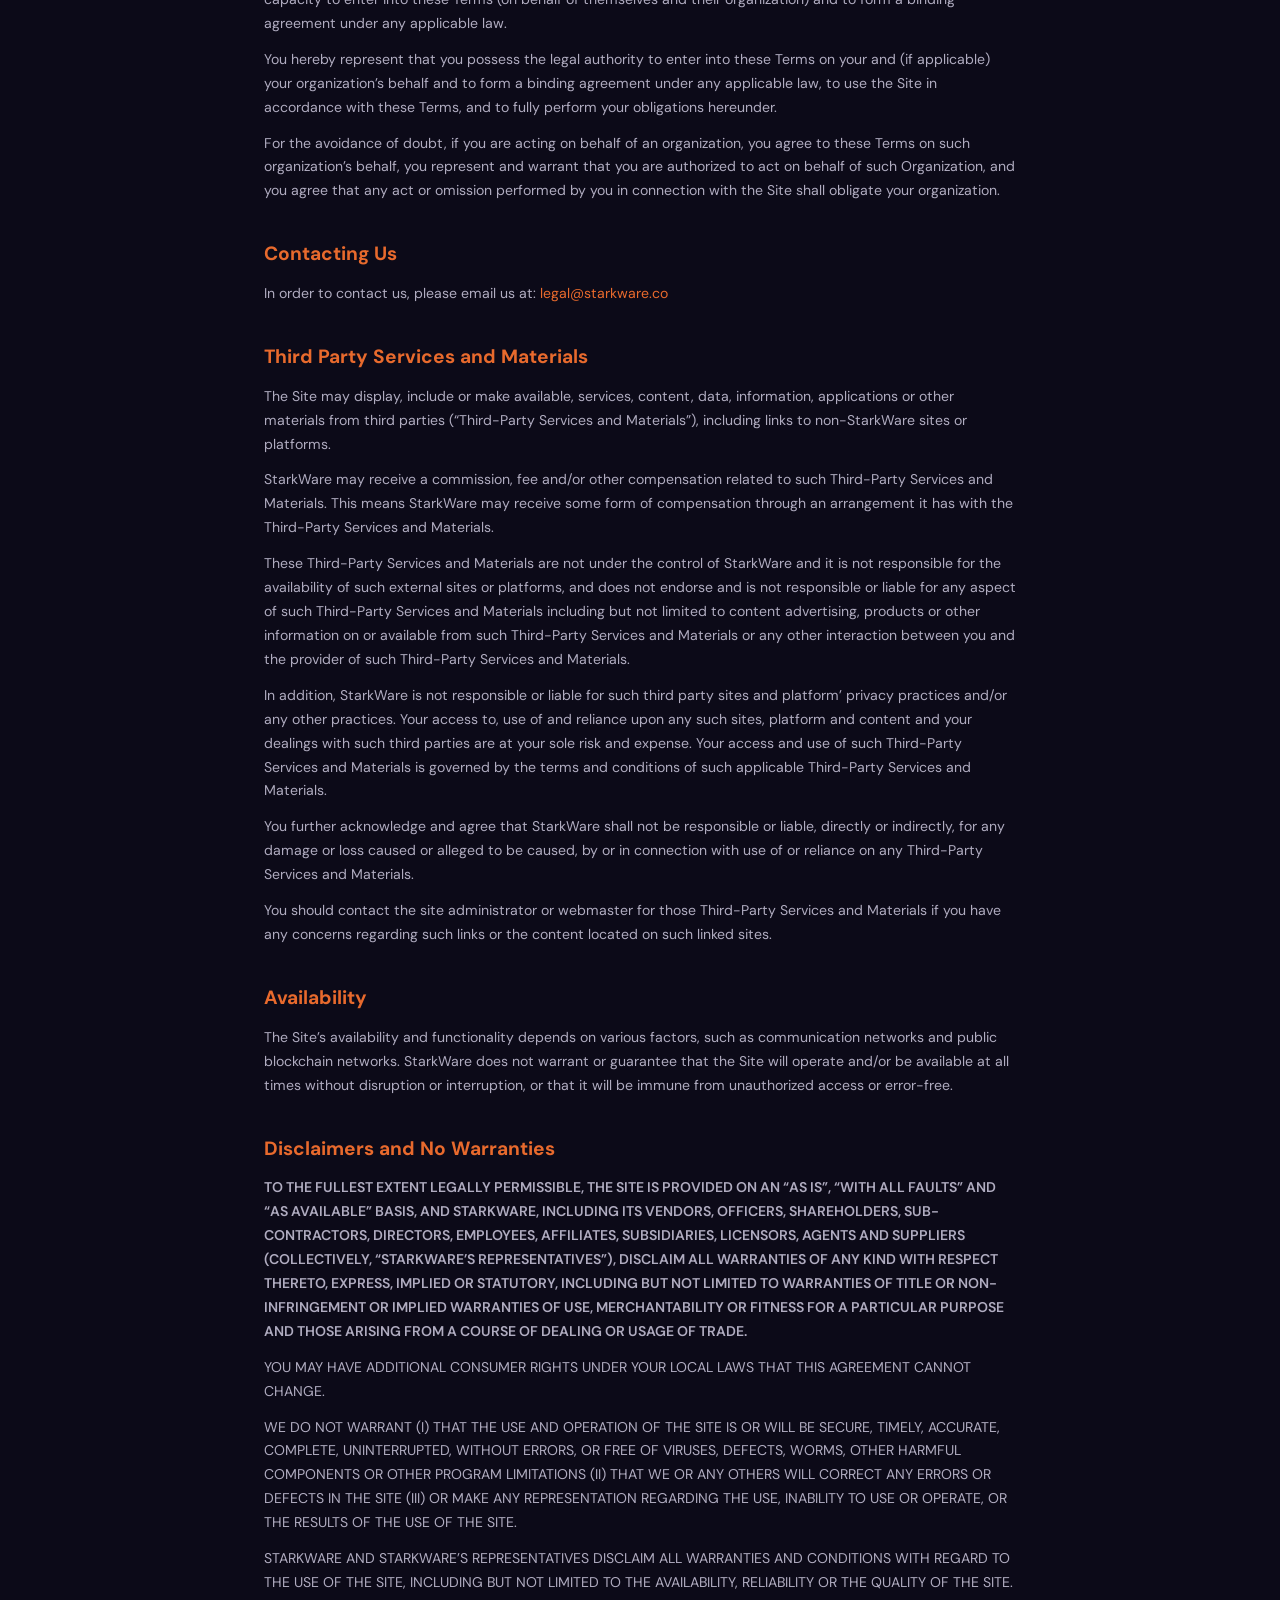
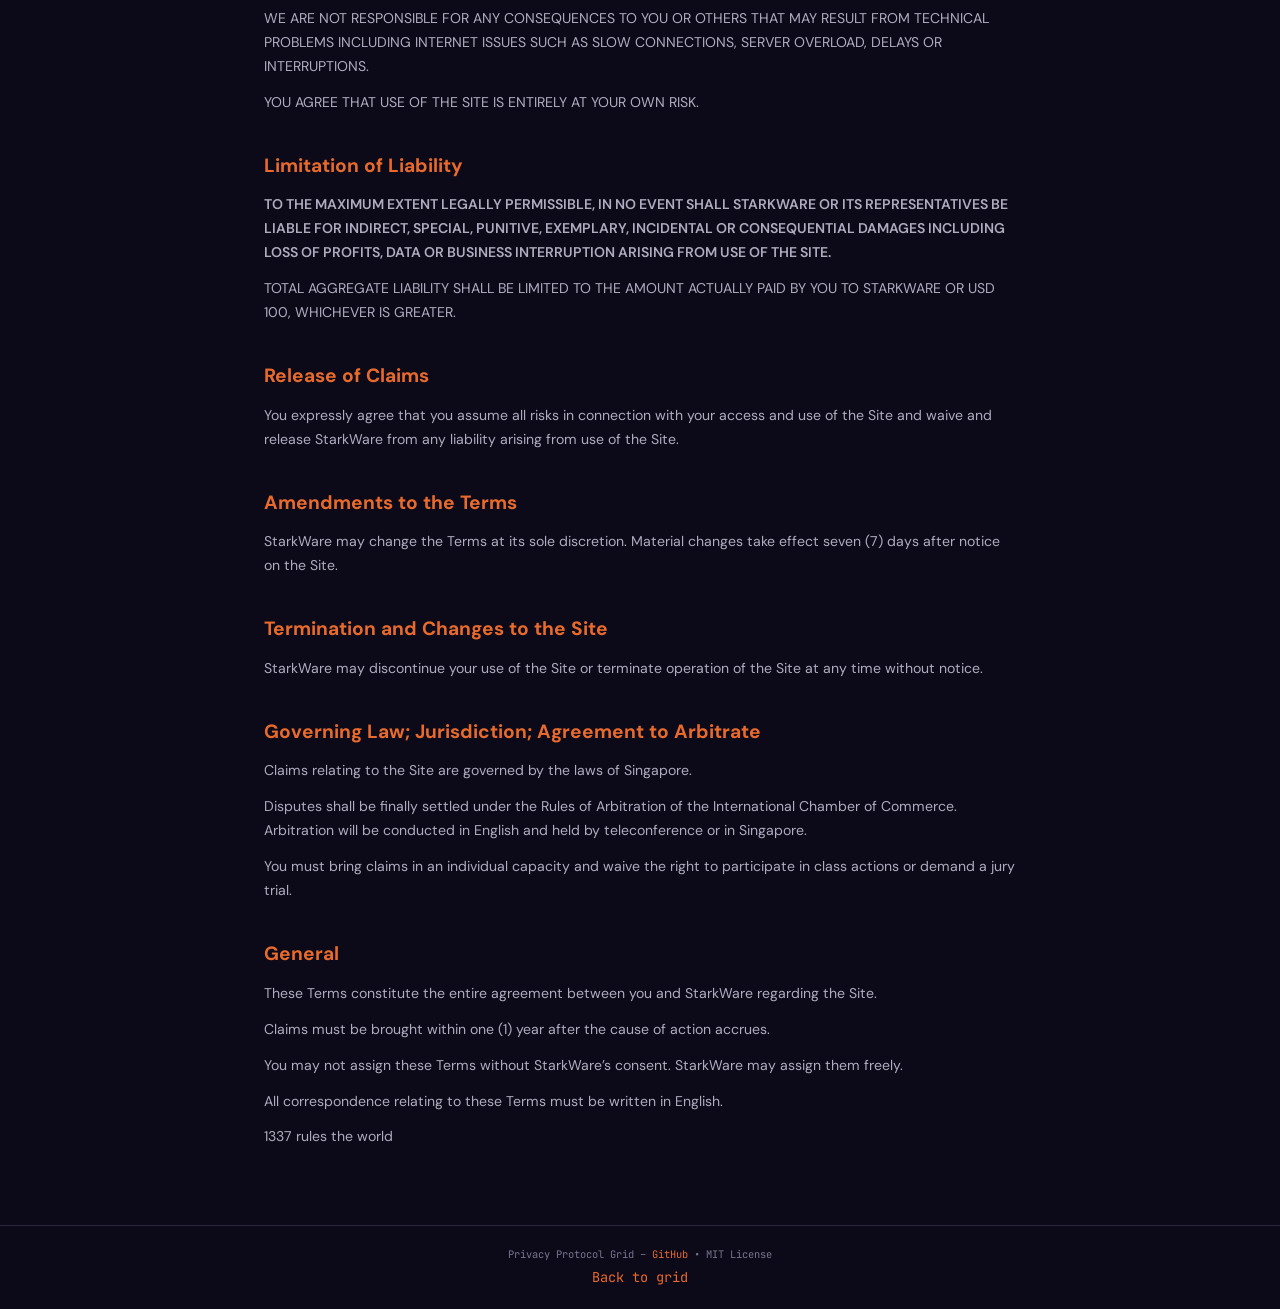
==== commit aa029d93: "Simplify Privacy Grid website workflow" ====
--- a/docs/terms.html
+++ b/docs/terms.html
@@ -26,9 +26,9 @@
   <div class="container" style="max-width: 800px;">
     <a href="./" class="terms-back">&larr; Back to grid</a>
     <h1>Terms of Service</h1>
-    <p class="terms-revised">Last Revised: March 10, 2026</p>
+    <p class="terms-revised">Last Revised: April 8, 2026</p>
 
-    <p>StarkWare Industries Ltd. (&ldquo;StarkWare&rdquo;, &ldquo;we&rdquo;, &ldquo;our&rdquo;) welcomes you (the &ldquo;User(s)&rdquo;, or &ldquo;you&rdquo;) to <a href="https://strk20.starknet.io/" target="_blank" rel="noopener">https://strk20.starknet.io/</a> (the &ldquo;Site&rdquo;), a website that provides information about strk20. Each User may use the Site in accordance with, and subject to, the terms and conditions hereunder.</p>
+    <p>StarkWare Industries Ltd. (&ldquo;StarkWare&rdquo;, &ldquo;we&rdquo;, &ldquo;our&rdquo;) welcomes you (the &ldquo;User(s)&rdquo;, or &ldquo;you&rdquo;) to <a href="https://privacygrid.dev/" target="_blank" rel="noopener">https://privacygrid.dev/</a> (the &ldquo;Site&rdquo;), a website that provides information about privacy protocols in crypto, including strk20. Each User may use the Site in accordance with, and subject to, the terms and conditions hereunder.</p>
 
     <p>&ldquo;strk20&rdquo; means a privacy-enabling protocol for ERC20 tokens on the Starknet blockchain network that allows token deployers to add privacy capabilities to any ERC20 token, enabling users to conduct private transfers where transaction details remain confidential through zero-knowledge cryptographic proofs.</p>
 
@@ -45,6 +45,12 @@
     <p>Participation involves risk. <strong>WITHOUT LIMITING THE GENERALITY OF ANY OTHER PROVISION OF THESE TERMS, YOU ACKNOWLEDGE AND AGREE THAT YOU ASSUME FULL RESPONSIBILITY FOR YOUR USE OF THE SITE, ALL OF WHICH WILL BE AT YOUR OWN RISK.</strong></p>
 
     <p>SOME JURISDICTIONS DO NOT ALLOW THE EXCLUSION OF CERTAIN WARRANTIES OR THE LIMITATION OR EXCLUSION OF LIABILITY FOR DIRECT, INDIRECT, INCIDENTAL OR CONSEQUENTIAL DAMAGES. ACCORDINGLY, IN SUCH JURISDICTIONS THE FOREGOING WILL BE REINTERPRETED SO AS TO BE EFFECTIVE TO GREATEST EXTENT POSSIBLE UNDER APPLICABLE LAW.</p>
+
+    <h2>Analytics and Site Data</h2>
+
+    <p>The Site uses Cloudflare Web Analytics and related server or request logs to understand traffic and performance. This may include aggregated metrics such as requests, visits, page views, referring pages, browser or device information, and approximate visitor country or region inferred from IP addresses.</p>
+
+    <p>The Site does not use browser or device GPS location services. Cloudflare analytics are used in aggregated form to help us understand Site usage, maintain performance, and improve the Site. By using the Site, you acknowledge that such analytics and log data may be processed by Cloudflare on our behalf.</p>
 
     <h2>Eligibility to Use the Site</h2>
 
--- a/docs/style.css
+++ b/docs/style.css
@@ -256,11 +256,11 @@
 .protocol-grid {
   width: 100%;
   border-collapse: collapse;
-  font-size: 0.82rem;
+  font-size: 1.1rem;
   min-width: 1200px;
 }
 
-.glance-grid { min-width: 700px; }
+.glance-grid { min-width: 900px; }
 
 /* Sticky first column */
 .sticky-col {
@@ -291,9 +291,9 @@
   background: var(--dark);
   color: var(--accent);
   font-family: 'JetBrains Mono', monospace;
-  font-size: 0.68rem;
-  font-weight: 600;
-  padding: 10px 8px;
+  font-size: 1rem;
+  font-weight: 600;
+  padding: 16px 12px;
   border: 1px solid var(--border);
   text-align: center;
   vertical-align: middle;
@@ -304,17 +304,17 @@
   text-align: left;
   padding-left: 16px;
   background: var(--dark);
-  min-width: 180px;
+  min-width: 220px;
 }
 
 /* Definition row */
 .def-row th, .def-row td {
   background: var(--dark-def);
   color: var(--text-muted);
-  font-size: 0.68rem;
+  font-size: 0.9rem;
   font-style: italic;
   font-weight: 400;
-  padding: 6px 8px;
+  padding: 10px 12px;
   border: 1px solid var(--border);
   text-align: center;
   vertical-align: middle;
@@ -326,7 +326,7 @@
 .protocol-grid tbody tr { transition: background 0.15s; }
 
 .protocol-grid tbody td {
-  padding: 12px 10px;
+  padding: 18px 14px;
   border: 1px solid var(--border);
   text-align: center;
   vertical-align: middle;
@@ -337,7 +337,7 @@
   padding-left: 16px;
   font-weight: 600;
   white-space: nowrap;
-  min-width: 180px;
+  min-width: 220px;
 }
 
 /* Alternating rows */
@@ -359,19 +359,19 @@
 /* Tick styling */
 .tick-full {
   color: var(--accent);
-  font-size: 1.1rem;
+  font-size: 1.5rem;
   font-weight: 700;
 }
 
 .tick-partial {
   color: var(--accent-dim);
-  font-size: 0.95rem;
+  font-size: 1.3rem;
   font-weight: 600;
   cursor: help;
 }
 
 .tick-partial sup {
-  font-size: 0.85rem;
+  font-size: 1.3rem !important;
   font-weight: 500;
   margin-left: 2px;
   vertical-align: super;
@@ -380,7 +380,7 @@
 
 .tick-dash {
   color: var(--muted);
-  font-size: 0.9rem;
+  font-size: 1.2rem;
 }
 
 /* Hover on rows (not highlighted) */
@@ -398,7 +398,7 @@
 
 .legend-item {
   font-family: 'JetBrains Mono', monospace;
-  font-size: 0.68rem;
+  font-size: 0.9rem;
   color: var(--text-muted);
   display: flex;
   align-items: center;
@@ -416,35 +416,36 @@
 .share-btn {
   display: inline-flex;
   align-items: center;
-  gap: 6px;
-  padding: 6px 12px;
-  border-radius: 2px;
-  font-family: 'JetBrains Mono', monospace;
-  font-size: 0.7rem;
-  font-weight: 500;
+  gap: 8px;
+  padding: 10px 20px;
+  border-radius: 6px;
+  font-family: 'JetBrains Mono', monospace;
+  font-size: 0.85rem;
+  font-weight: 600;
   transition: all 0.15s;
   cursor: pointer;
 }
 
 .download-btn {
-  background: var(--dark-secondary);
-  color: var(--text-muted);
-  border: 1px solid var(--border);
+  background: var(--accent);
+  color: #fff;
+  border: 1px solid var(--accent);
 }
 .download-btn:hover {
-  color: var(--text);
-  border-color: var(--text-muted);
+  background: #f07a3d;
+  color: #fff;
+  border-color: #f07a3d;
   text-decoration: none;
 }
 
 .twitter-btn {
   background: var(--dark-secondary);
-  color: var(--text-muted);
-  border: 1px solid var(--border);
+  color: var(--text);
+  border: 1px solid var(--text-muted);
 }
 .twitter-btn:hover {
-  color: var(--text);
-  border-color: var(--text-muted);
+  color: #fff;
+  border-color: var(--text);
   text-decoration: none;
 }
 
@@ -510,6 +511,7 @@
 
 .footnote-item sup {
   color: var(--accent-dim);
+  font-size: 1.3rem;
   font-weight: 600;
   margin-right: 6px;
 }
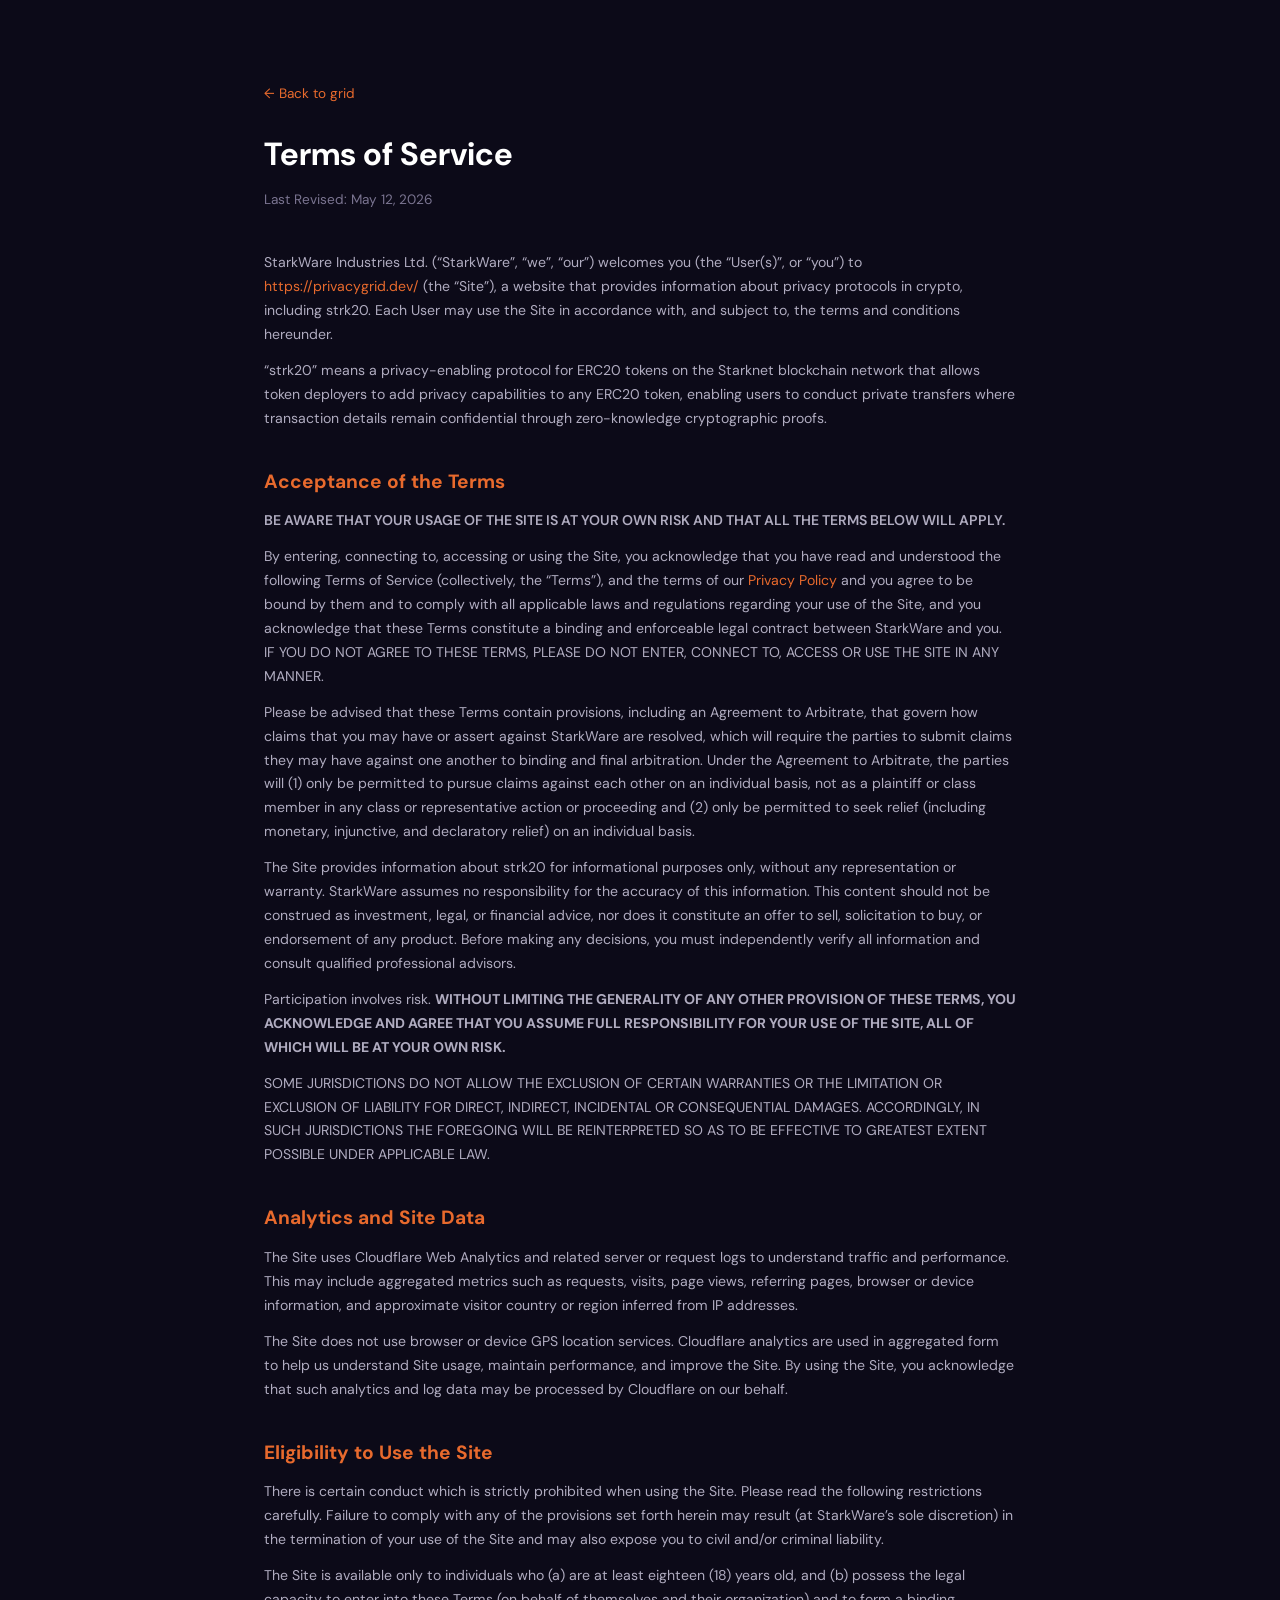
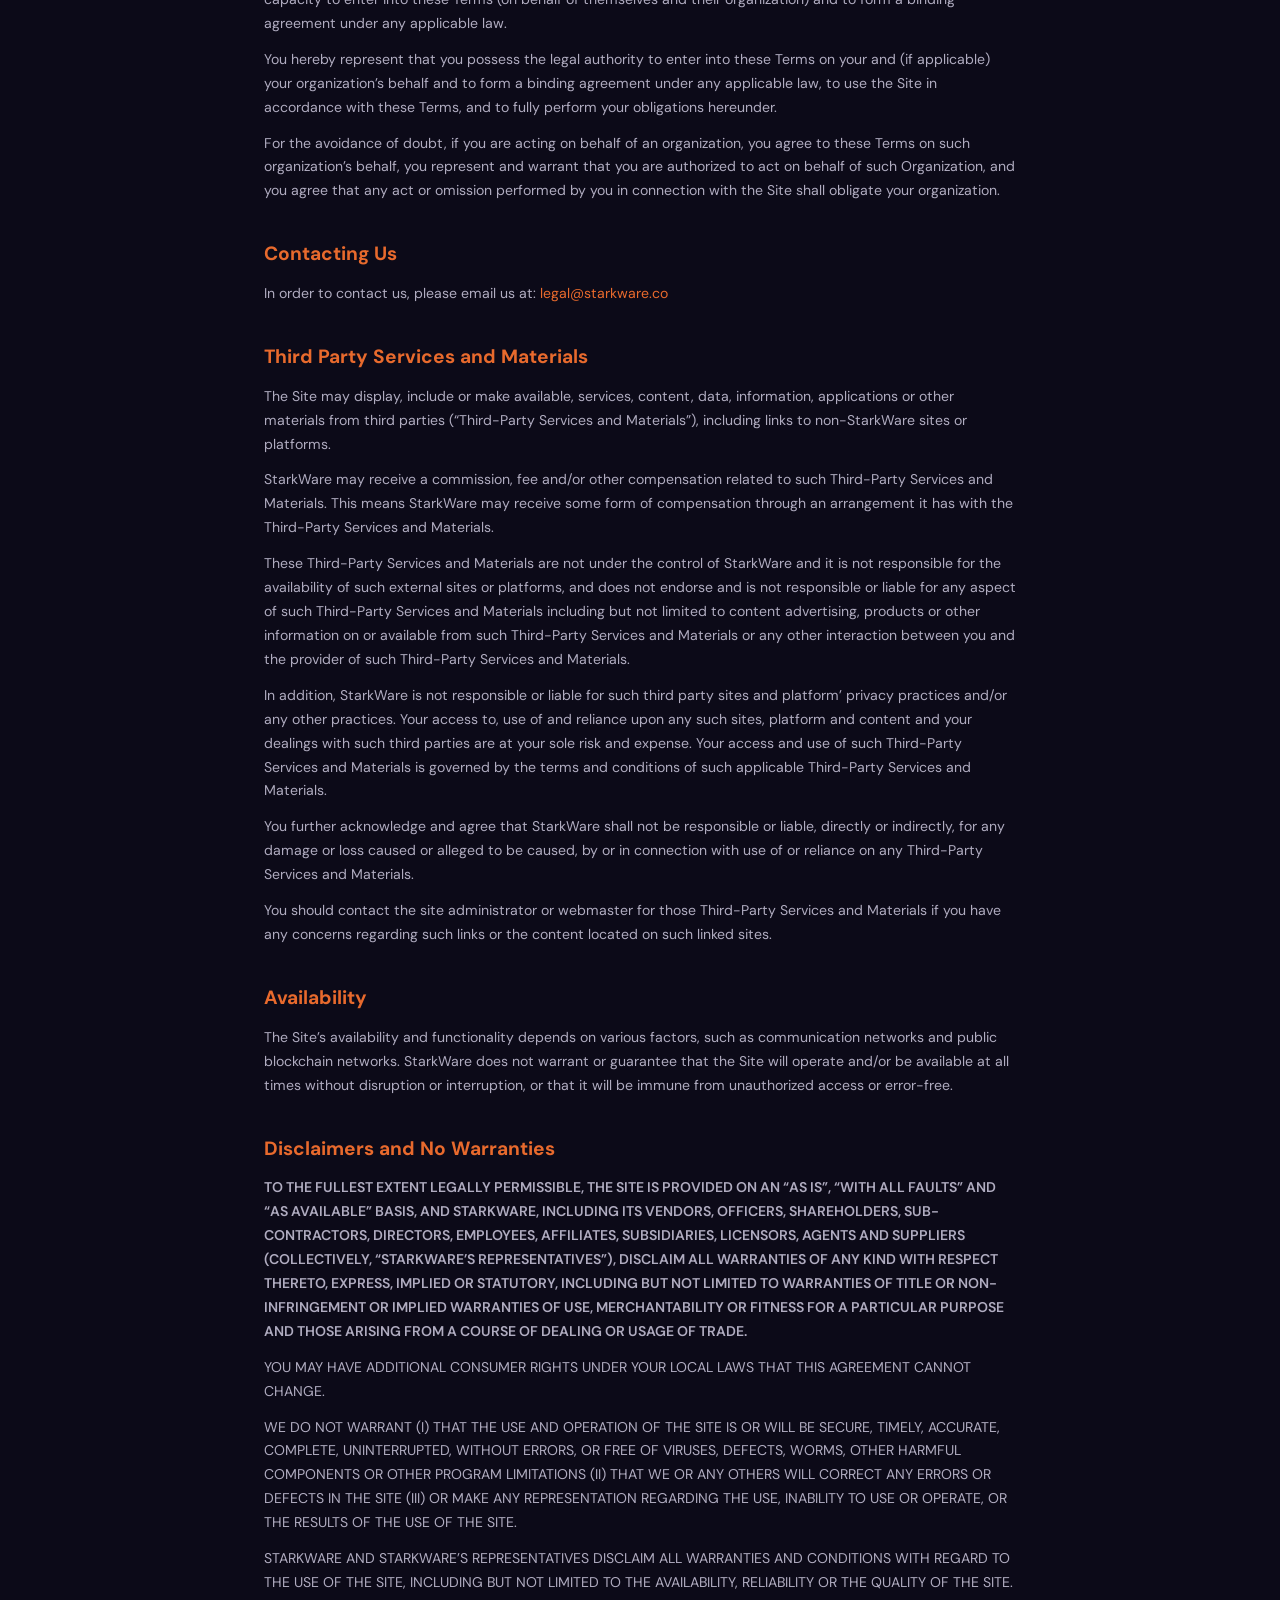
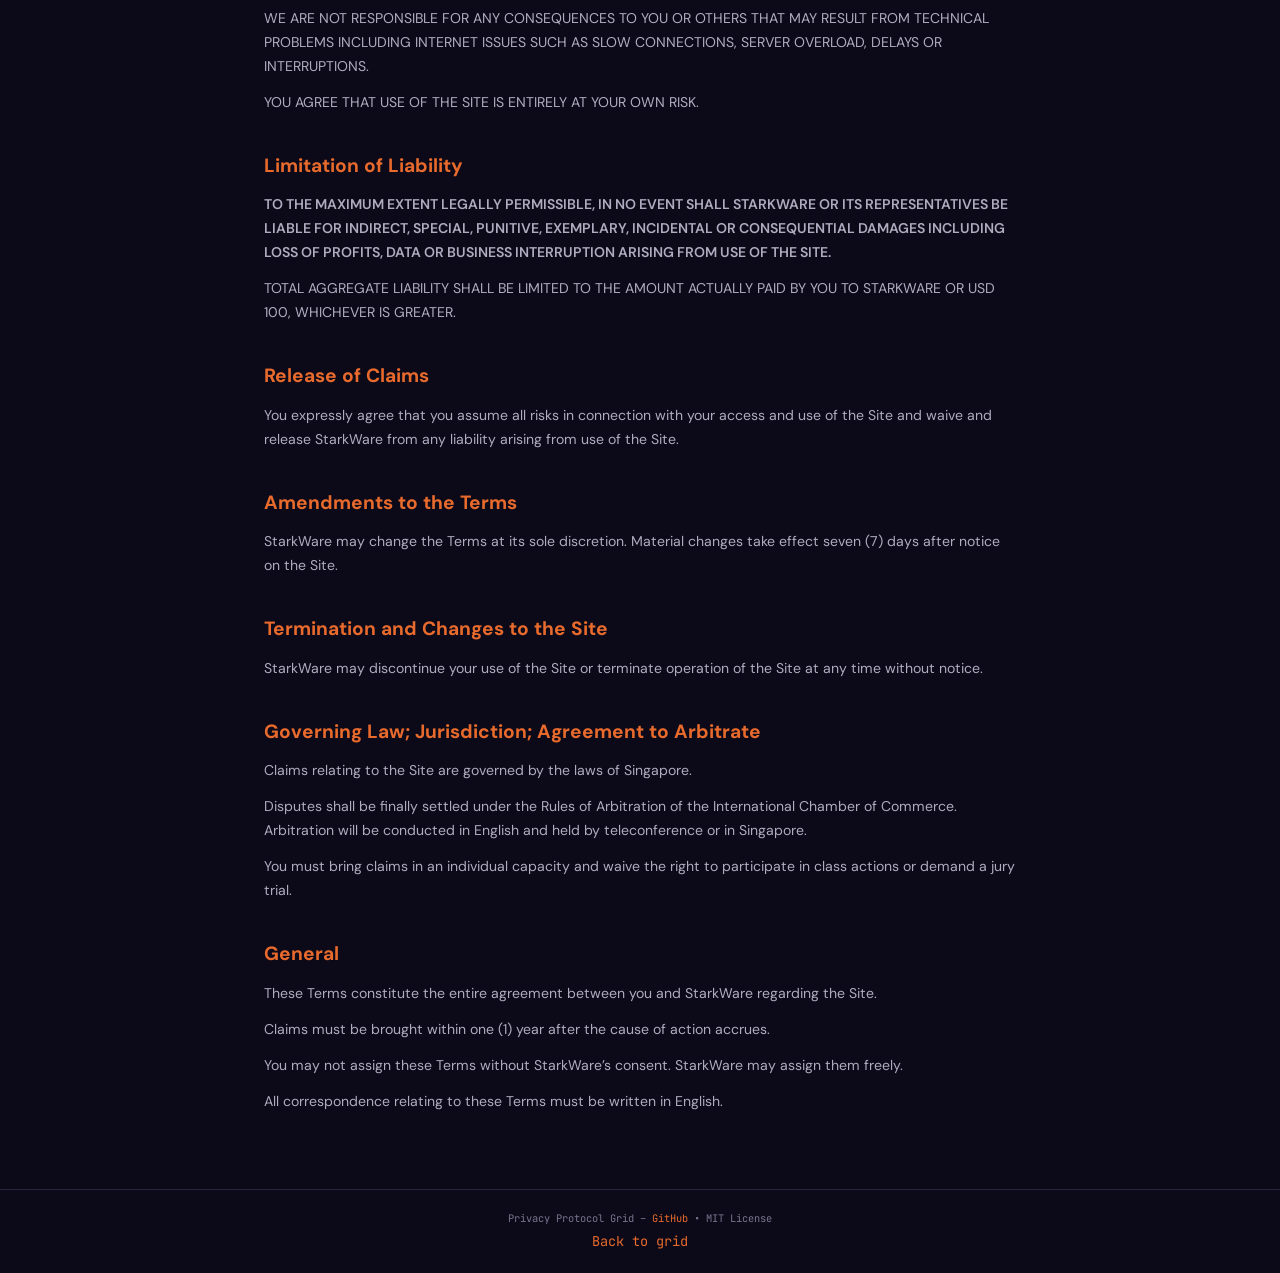
==== commit a785b1ad: "Address grid audit followups" ====
--- a/docs/terms.html
+++ b/docs/terms.html
@@ -26,7 +26,7 @@
   <div class="container" style="max-width: 800px;">
     <a href="./" class="terms-back">&larr; Back to grid</a>
     <h1>Terms of Service</h1>
-    <p class="terms-revised">Last Revised: April 8, 2026</p>
+    <p class="terms-revised">Last Revised: May 12, 2026</p>
 
     <p>StarkWare Industries Ltd. (&ldquo;StarkWare&rdquo;, &ldquo;we&rdquo;, &ldquo;our&rdquo;) welcomes you (the &ldquo;User(s)&rdquo;, or &ldquo;you&rdquo;) to <a href="https://privacygrid.dev/" target="_blank" rel="noopener">https://privacygrid.dev/</a> (the &ldquo;Site&rdquo;), a website that provides information about privacy protocols in crypto, including strk20. Each User may use the Site in accordance with, and subject to, the terms and conditions hereunder.</p>
 
@@ -134,8 +134,6 @@
 
     <p>All correspondence relating to these Terms must be written in English.</p>
 
-    <p>1337 rules the world</p>
-
   </div>
 </section>
 
--- a/docs/style.css
+++ b/docs/style.css
@@ -300,6 +300,27 @@
   line-height: 1.3;
 }
 
+.header-row th.has-column-help {
+  cursor: help;
+}
+
+.column-help-dot {
+  display: inline-flex;
+  align-items: center;
+  justify-content: center;
+  width: 13px;
+  height: 13px;
+  margin-left: 5px;
+  border: 1px solid var(--muted);
+  border-radius: 50%;
+  color: var(--text-muted);
+  font-family: 'JetBrains Mono', monospace;
+  font-size: 0.55rem;
+  font-weight: 600;
+  line-height: 1;
+  vertical-align: text-top;
+}
+
 .header-row .sticky-col {
   text-align: left;
   padding-left: 16px;
@@ -346,7 +367,7 @@
 .protocol-grid tbody tr:nth-child(odd) .sticky-col { background: var(--dark-alt); }
 .protocol-grid tbody tr:nth-child(even) .sticky-col { background: var(--dark-secondary); }
 
-/* Highlighted row (STRK20s) */
+/* Highlighted row (STRK20) */
 .protocol-grid tbody tr.highlight td {
   background: var(--accent) !important;
   color: var(--dark);
@@ -356,6 +377,22 @@
 .protocol-grid tbody tr.highlight .tick-partial { color: #6B4420; }
 .protocol-grid tbody tr.highlight .tick-dash { color: #8B5E3C; }
 
+.protocol-status {
+  display: inline-block;
+  margin-left: 8px;
+  padding: 2px 6px;
+  border: 1px solid var(--muted);
+  border-radius: 2px;
+  color: var(--text-muted);
+  font-family: 'JetBrains Mono', monospace;
+  font-size: 0.58rem;
+  font-style: normal;
+  font-weight: 600;
+  letter-spacing: 0.04em;
+  text-transform: uppercase;
+  vertical-align: middle;
+}
+
 /* Tick styling */
 .tick-full {
   color: var(--accent);
@@ -367,11 +404,16 @@
   color: var(--accent-dim);
   font-size: 1.3rem;
   font-weight: 600;
+}
+
+.tick-with-footnote {
   cursor: help;
 }
 
-.tick-partial sup {
-  font-size: 1.3rem !important;
+.tick-full sup,
+.tick-partial sup,
+.tick-dash sup {
+  font-size: 0.85rem !important;
   font-weight: 500;
   margin-left: 2px;
   vertical-align: super;
@@ -381,6 +423,27 @@
 .tick-dash {
   color: var(--muted);
   font-size: 1.2rem;
+}
+
+/* Scalability metric subtext (column 10 of full grid only) */
+.tick-with-metric {
+  display: inline-flex;
+  flex-direction: column;
+  align-items: center;
+  gap: 4px;
+  line-height: 1;
+}
+.tick-metric {
+  font-family: 'JetBrains Mono', 'Courier New', monospace;
+  font-size: 0.78rem;
+  font-weight: 500;
+  letter-spacing: -0.01em;
+  color: var(--text-muted);
+  white-space: nowrap;
+}
+.protocol-grid tbody tr.highlight .tick-metric {
+  color: #6B4420;
+  font-weight: 600;
 }
 
 /* Hover on rows (not highlighted) */
@@ -505,15 +568,42 @@
 .footnote-item {
   font-size: 0.82rem;
   color: var(--text-body);
-  padding: 4px 0;
+  padding: 6px 0;
   line-height: 1.5;
+}
+
+.footnote-copy {
+  display: flex;
+  align-items: baseline;
+  gap: 6px;
 }
 
 .footnote-item sup {
   color: var(--accent-dim);
   font-size: 1.3rem;
   font-weight: 600;
-  margin-right: 6px;
+  flex: 0 0 auto;
+}
+
+.footnote-sources {
+  margin: 3px 0 0 27px;
+  color: var(--text-muted);
+  font-size: 0.74rem;
+  line-height: 1.5;
+}
+
+.footnote-sources span {
+  color: var(--muted);
+}
+
+.footnote-sources a {
+  color: var(--accent-dim);
+  text-decoration: none;
+}
+
+.footnote-sources a:hover {
+  color: var(--accent);
+  text-decoration: underline;
 }
 
 /* Definitions */
@@ -669,6 +759,50 @@
   line-height: 1.45;
 }
 
+.strk20-layers {
+  display: grid;
+  grid-template-columns: repeat(auto-fit, minmax(240px, 1fr));
+  gap: 0;
+  border: 1px solid var(--border);
+  border-radius: var(--radius);
+  overflow: hidden;
+  margin-bottom: 16px;
+}
+
+.strk20-layer {
+  padding: 12px 16px;
+  border-right: 1px solid var(--border);
+  background: rgba(232, 106, 45, 0.03);
+}
+
+.strk20-layer:last-child {
+  border-right: none;
+}
+
+.strk20-layer span {
+  display: block;
+  font-family: 'JetBrains Mono', monospace;
+  font-size: 0.62rem;
+  font-weight: 600;
+  color: var(--text-muted);
+  text-transform: uppercase;
+  letter-spacing: 0.06em;
+  margin-bottom: 3px;
+}
+
+.strk20-layer strong {
+  display: block;
+  color: var(--text);
+  font-size: 0.84rem;
+  margin-bottom: 3px;
+}
+
+.strk20-layer p {
+  color: var(--text-muted);
+  font-size: 0.78rem;
+  line-height: 1.45;
+}
+
 .strk20-honest {
   font-size: 0.78rem;
   color: var(--text-muted);
@@ -782,17 +916,6 @@
   50% { opacity: 0.6; box-shadow: 0 0 2px rgba(0, 200, 83, 0.2); }
 }
 
-.status-amber {
-  background: #FFB300;
-  box-shadow: 0 0 6px rgba(255, 179, 0, 0.4);
-  animation: blink-amber 1s ease-in-out infinite;
-}
-
-@keyframes blink-amber {
-  0%, 100% { opacity: 1; }
-  50% { opacity: 0.5; }
-}
-
 .status-label {
   color: var(--text-muted);
   font-size: 0.62rem;
@@ -801,11 +924,6 @@
 
 .strk20-status-live .status-value {
   color: #00C853;
-}
-
-.strk20-status-upcoming .status-value {
-  color: #FFB300;
-  font-variant-numeric: tabular-nums;
 }
 
 .strk20-builder-resources {
